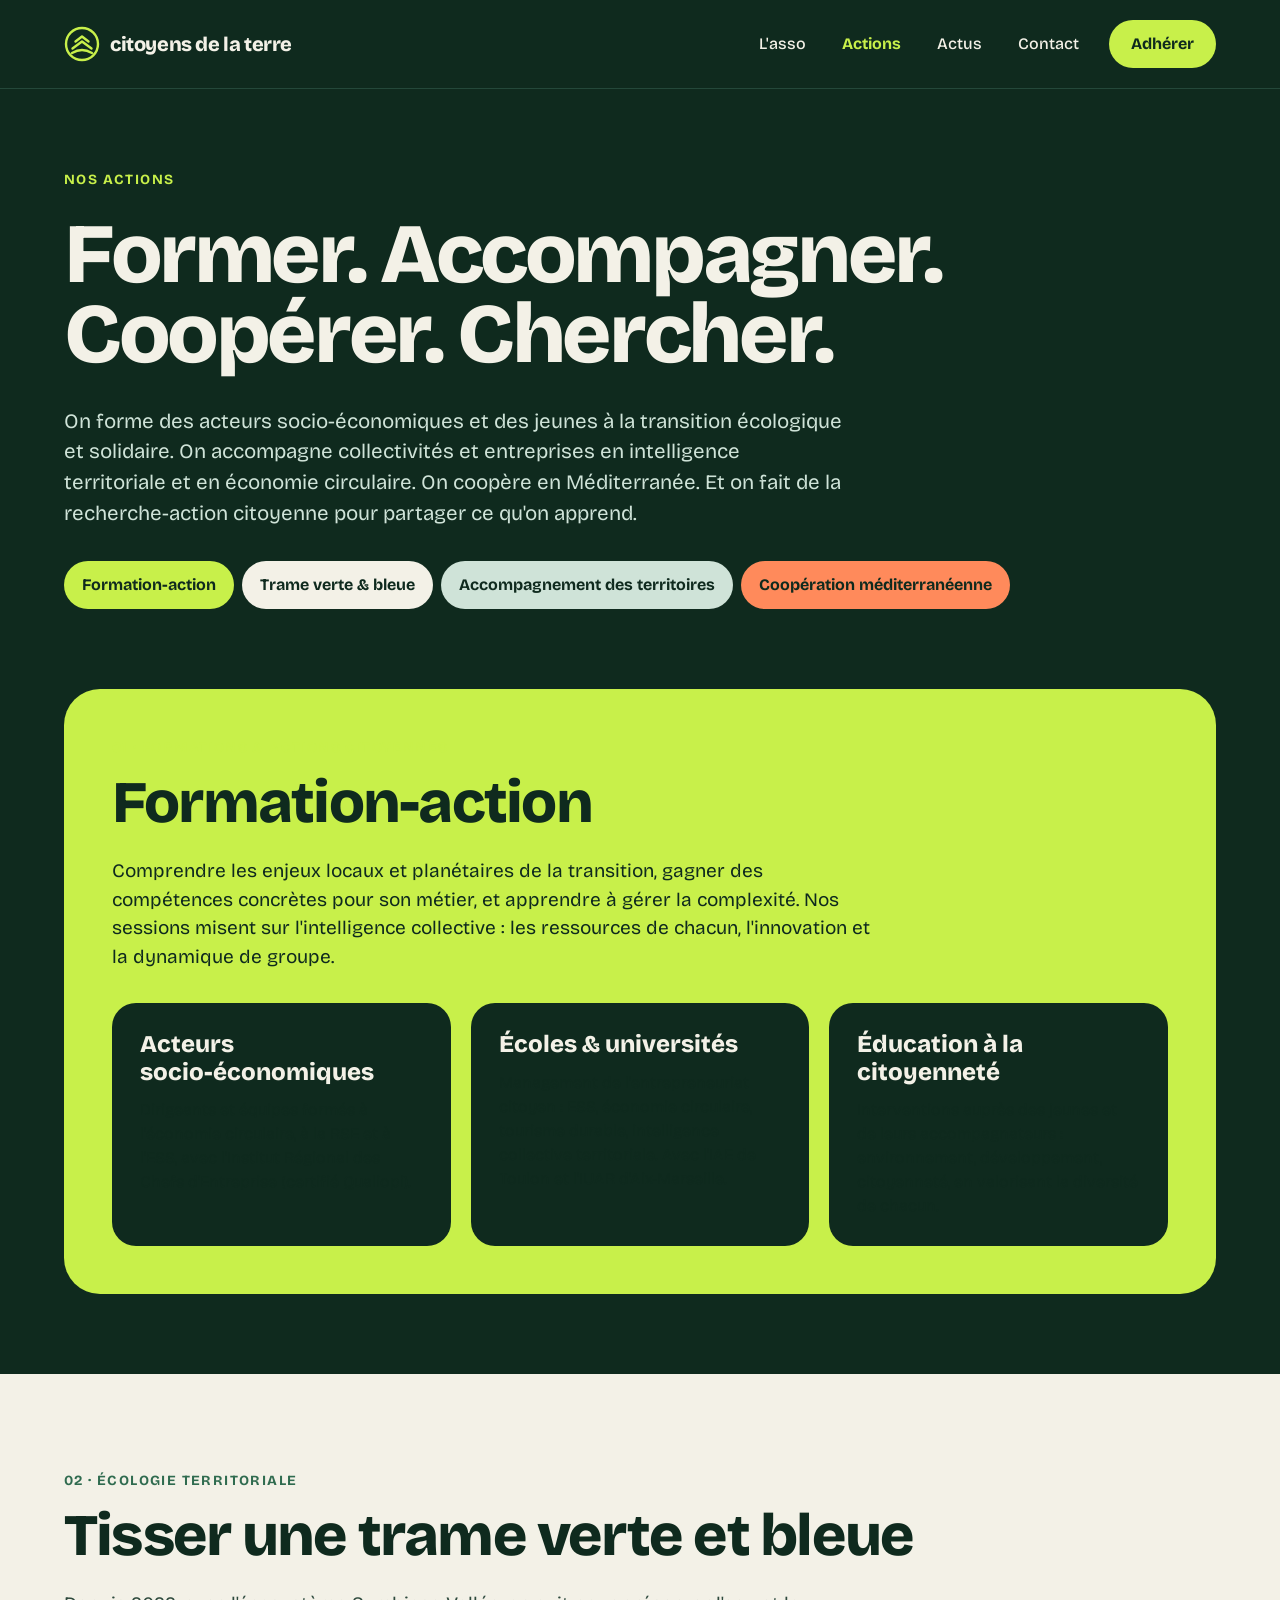
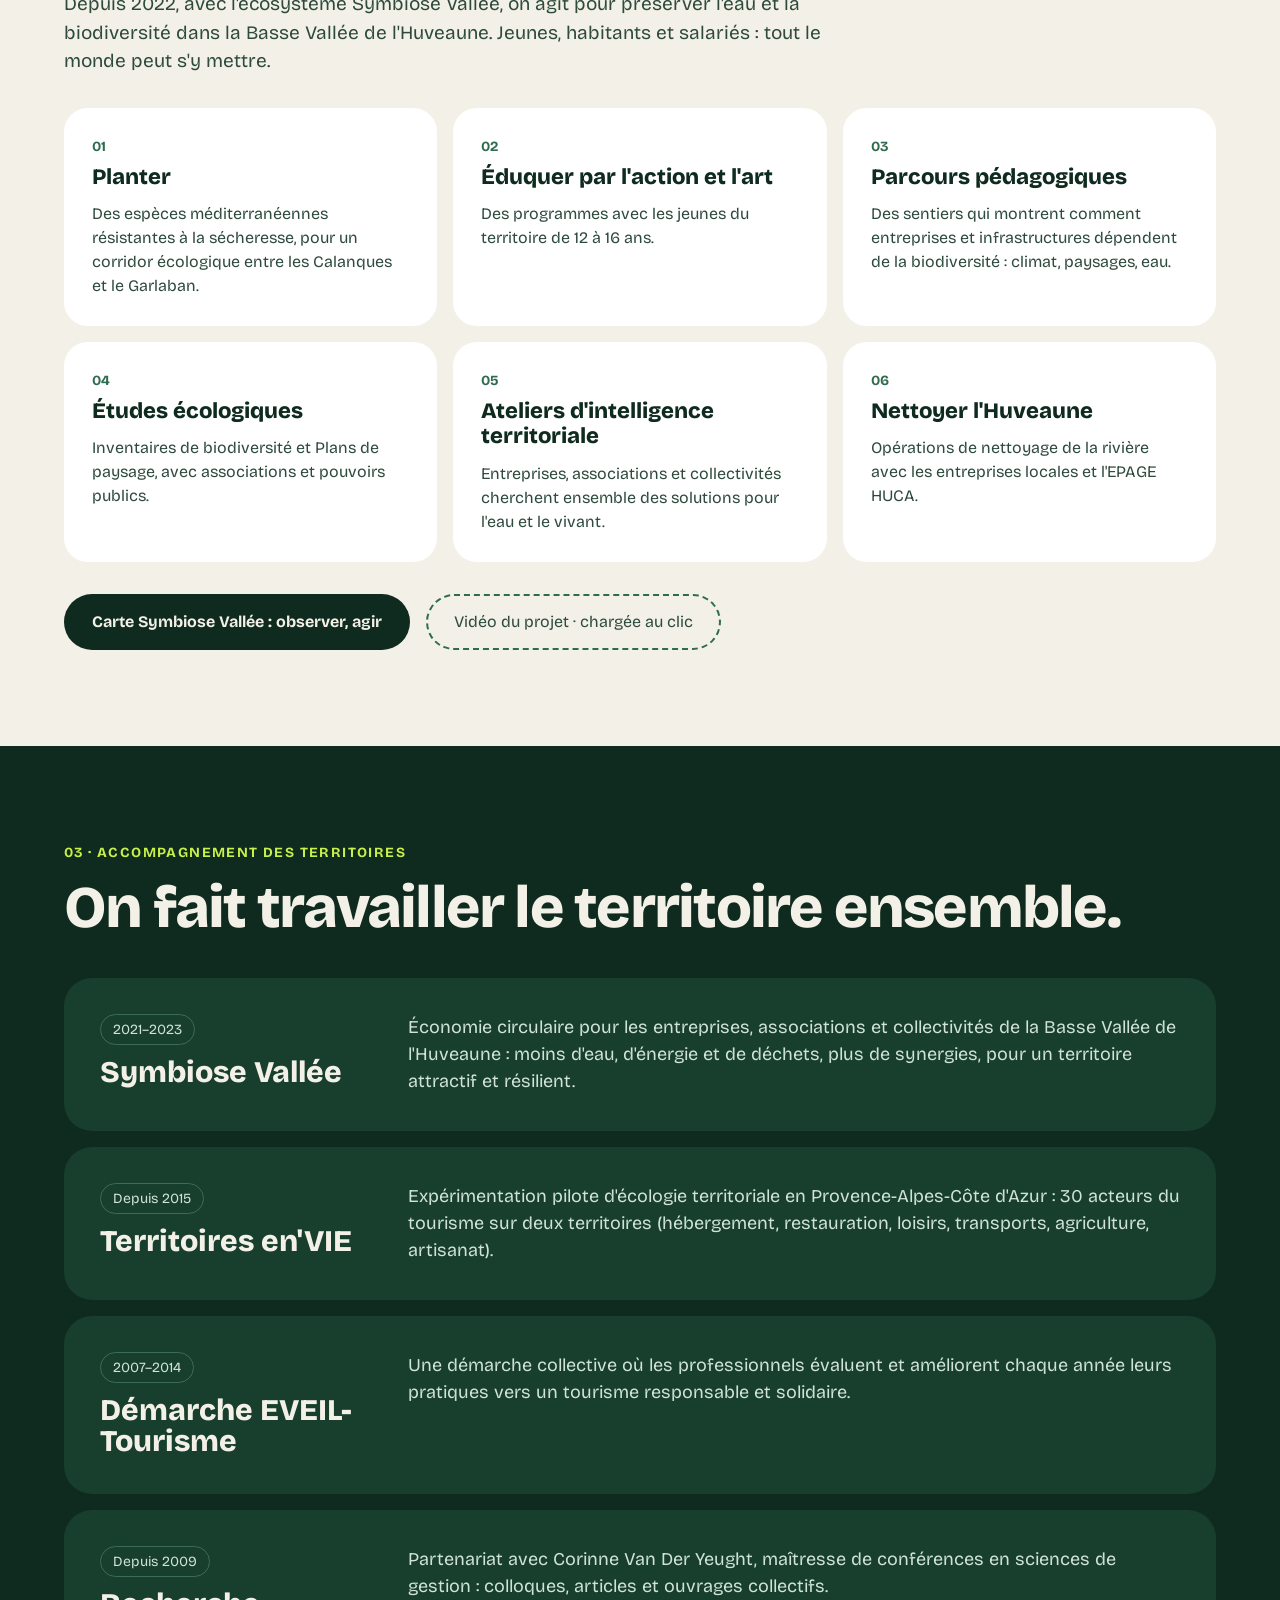
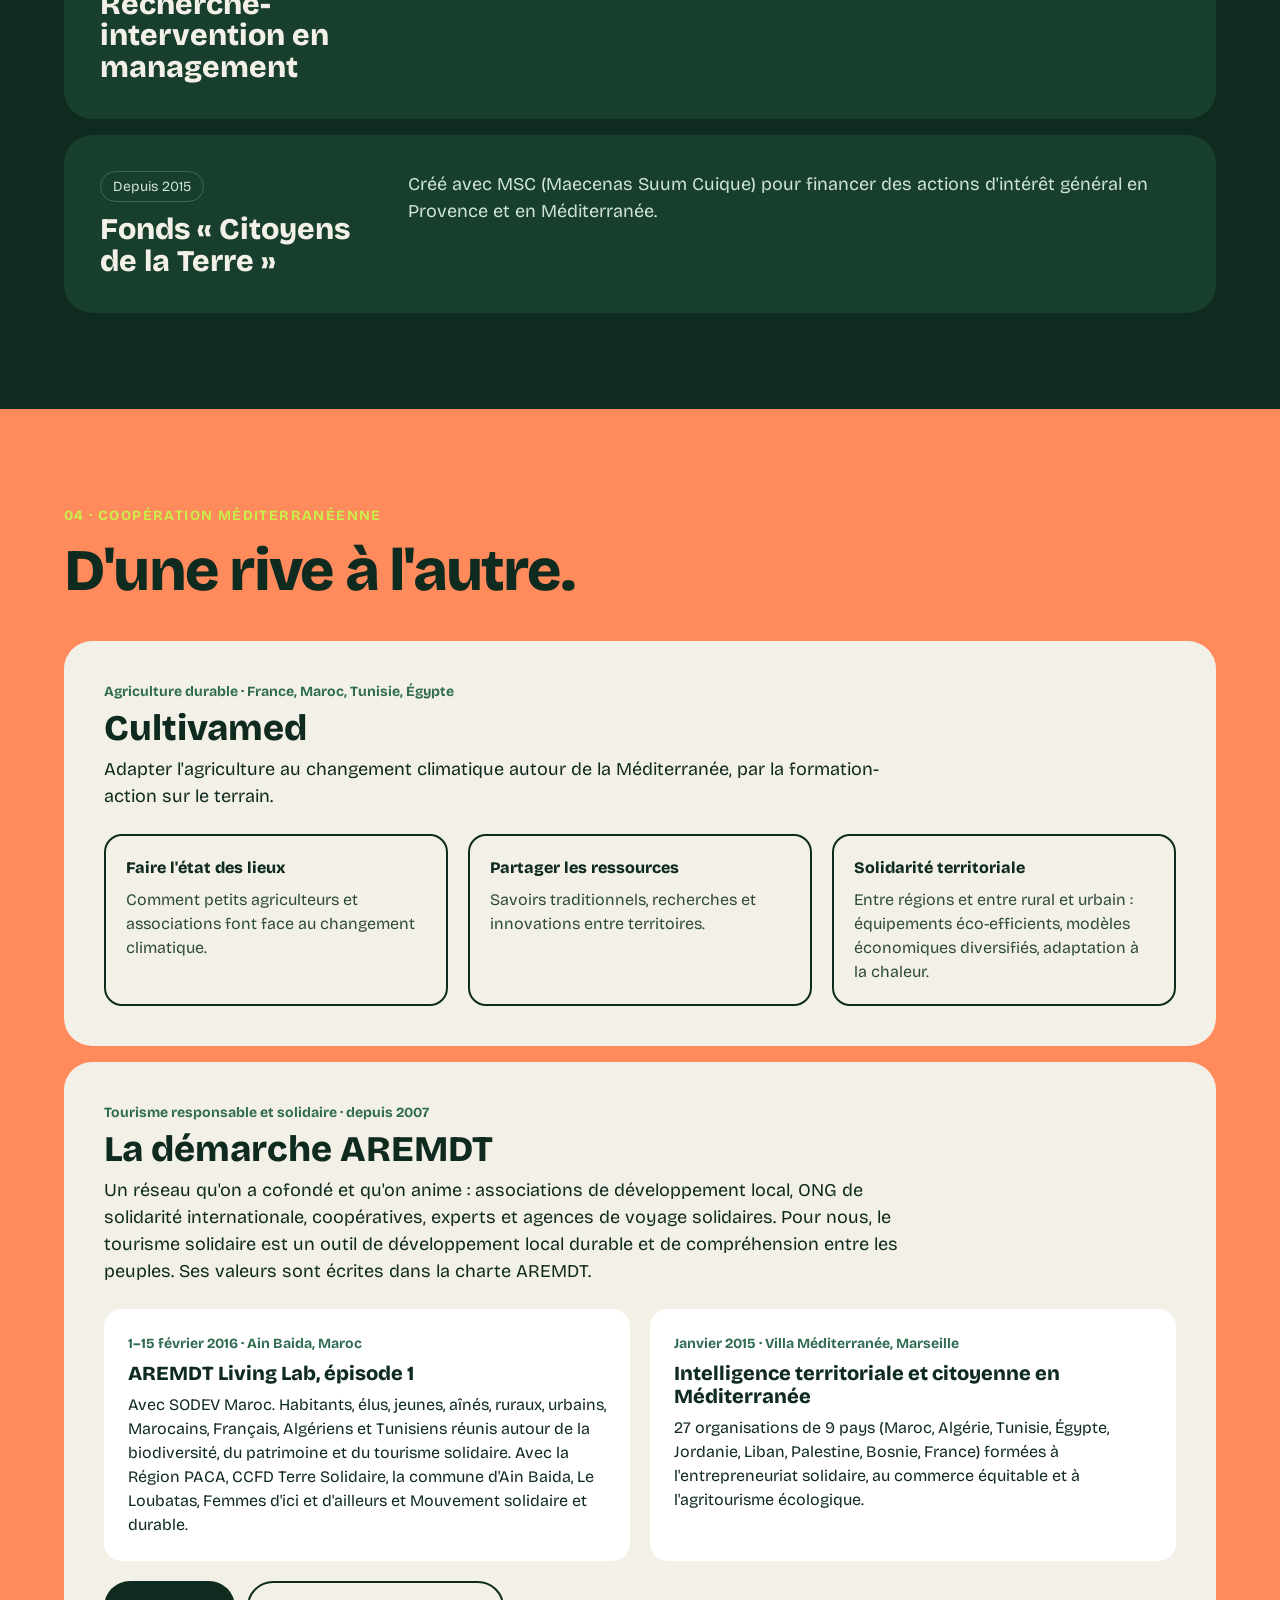
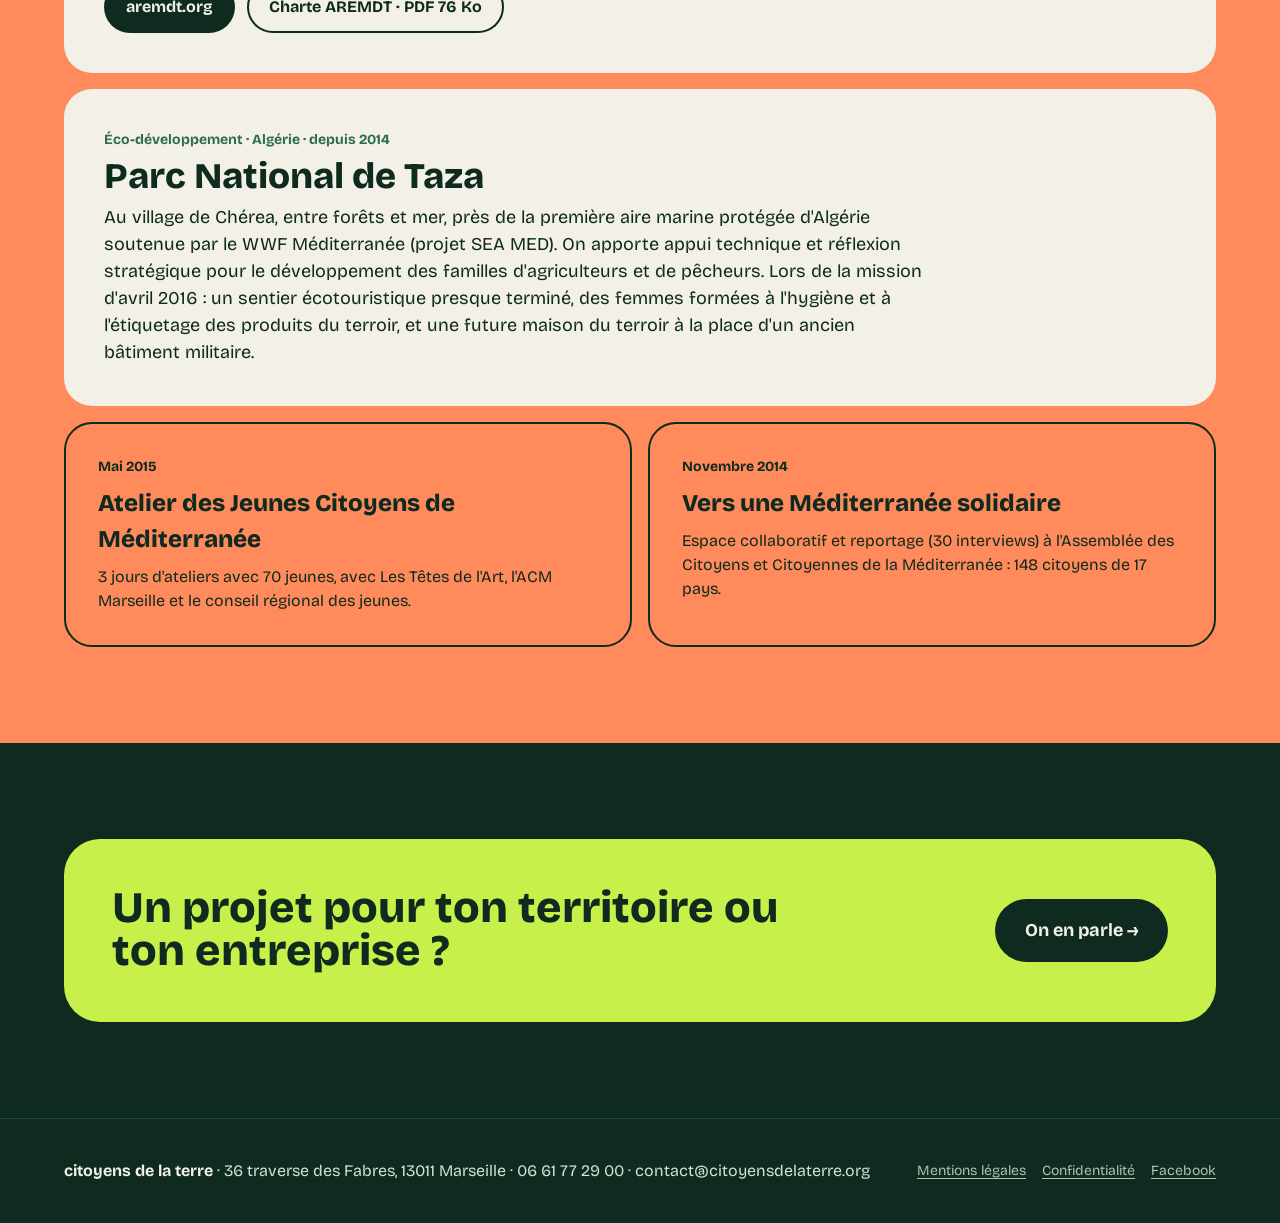
==== actions.html @ 5d2db7f1 "." ====
<!doctype html>
<html lang="fr">
  <head>
    <meta charset="utf-8" />
    <meta name="viewport" content="width=device-width, initial-scale=1" />
    <title>Nos actions — Citoyens de la Terre</title>
    <meta
      name="description"
      content="Formation-action, trame verte et bleue, accompagnement des territoires et coopération méditerranéenne."
    />
    <link rel="icon" href="assets/img/logo.svg" type="image/svg+xml" />
    <link rel="preconnect" href="https://fonts.googleapis.com" />
    <link rel="preconnect" href="https://fonts.gstatic.com" crossorigin />
    <link
      rel="stylesheet"
      href="https://fonts.googleapis.com/css2?family=Bricolage+Grotesque:opsz,wght@12..96,400..800&amp;display=swap"
    />
    <link rel="stylesheet" href="assets/css/style.css" />
  </head>
  <body data-page="actions">
    <header class="hdr">
      <div class="wrap">
        <a aria-label="Accueil" class="brand" href="index.html">
          <img alt="" height="36" src="assets/img/logo.svg" width="36" />
          citoyens de la terre
        </a>
        <button
          aria-controls="nav"
          aria-expanded="false"
          aria-label="Menu"
          class="burger"
          id="burger"
          type="button"
        >
          <img alt="" height="22" src="assets/icons/menu.svg" width="22" />
        </button>
        <nav class="nav" id="nav">
          <a class="lnk" href="asso.html">L'asso</a>
          <a aria-current="page" class="lnk active" href="actions.html">Actions</a>
          <a class="lnk" href="actus.html">Actus</a>
          <a class="lnk" href="contact.html">Contact</a>
          <a class="btn btn-lime" href="adherer.html">Adhérer</a>
        </nav>
      </div>
    </header>

    <main>
      <div class="wrap sec-sm">
        <div class="eyebrow">Nos actions</div>
        <h1 class="h-page mt24 mw-900">Former. Accompagner. Coopérer. Chercher.</h1>
        <p class="lead mt32 mw-780">
          On forme des acteurs socio-économiques et des jeunes à la transition écologique et solidaire. On
          accompagne collectivités et entreprises en intelligence territoriale et en économie circulaire. On
          coopère en Méditerranée. Et on fait de la recherche-action citoyenne pour partager ce qu'on apprend.
        </p>
        <div class="chips mt32">
          <a class="chip solid bg-lime" href="#formation">Formation-action</a>
          <a class="chip solid bg-cream" href="#trame">Trame verte &amp; bleue</a>
          <a class="chip solid bg-mint" href="#accompagnement">Accompagnement des territoires</a>
          <a class="chip solid bg-orange" href="#mediterranee">Coopération méditerranéenne</a>
        </div>
      </div>
      <div class="wrap pb-80" id="formation">
        <div class="block c-lime">
          <div class="eyebrow ink">01 · Formations &amp; actions citoyennes</div>
          <h2 class="h2 mt16">Formation-action</h2>
          <p class="mt24 fs-19 mw-760">
            Comprendre les enjeux locaux et planétaires de la transition, gagner des compétences concrètes
            pour son métier, et apprendre à gérer la complexité. Nos sessions misent sur l'intelligence
            collective : les ressources de chacun, l'innovation et la dynamique de groupe.
          </p>
          <div class="g3 mt32">
            <div class="card c-ink">
              <h3 class="fs-24">Acteurs socio-économiques</h3>
              <p class="txt mt12">
                Dirigeants et équipes formés à l'économie circulaire, à la RSE et à l'ESS, avec l'Institut
                Régional des Chefs d'Entreprise (certifié Qualiopi).
              </p>
            </div>
            <div class="card c-ink">
              <h3 class="fs-24">Écoles &amp; universités</h3>
              <p class="txt mt12">
                Management de l'entrepreneuriat citoyen : ESS, économie circulaire, tourisme durable,
                intelligence collective territoriale. Avec l'IAE de Toulon et l'IUAR d'Aix-Marseille.
              </p>
            </div>
            <div class="card c-ink">
              <h3 class="fs-24">Éducation à la citoyenneté</h3>
              <p class="txt mt12">
                Interventions auprès des jeunes et de leurs accompagnateurs : environnement, développement,
                citoyenneté, en valorisant la diversité de chacun.
              </p>
            </div>
          </div>
        </div>
      </div>
      <div class="on-cream sec" id="trame">
        <div class="wrap">
          <div class="eyebrow">02 · Écologie territoriale</div>
          <h2 class="h2 mt16">Tisser une trame verte et bleue</h2>
          <p class="txt mt24 fs-19 mw-760">
            Depuis 2022, avec l'écosystème Symbiose Vallée, on agit pour préserver l'eau et la biodiversité
            dans la Basse Vallée de l'Huveaune. Jeunes, habitants et salariés : tout le monde peut s'y mettre.
          </p>
          <div class="g3 mt32 gap-16">
            <div class="card c-white">
              <div class="date">01</div>
              <h3 class="mt8">Planter</h3>
              <p class="txt mt12">
                Des espèces méditerranéennes résistantes à la sécheresse, pour un corridor écologique entre
                les Calanques et le Garlaban.
              </p>
            </div>
            <div class="card c-white">
              <div class="date">02</div>
              <h3 class="mt8">Éduquer par l'action et l'art</h3>
              <p class="txt mt12">Des programmes avec les jeunes du territoire de 12 à 16 ans.</p>
            </div>
            <div class="card c-white">
              <div class="date">03</div>
              <h3 class="mt8">Parcours pédagogiques</h3>
              <p class="txt mt12">
                Des sentiers qui montrent comment entreprises et infrastructures dépendent de la biodiversité
                : climat, paysages, eau.
              </p>
            </div>
            <div class="card c-white">
              <div class="date">04</div>
              <h3 class="mt8">Études écologiques</h3>
              <p class="txt mt12">
                Inventaires de biodiversité et Plans de paysage, avec associations et pouvoirs publics.
              </p>
            </div>
            <div class="card c-white">
              <div class="date">05</div>
              <h3 class="mt8">Ateliers d'intelligence territoriale</h3>
              <p class="txt mt12">
                Entreprises, associations et collectivités cherchent ensemble des solutions pour l'eau et le
                vivant.
              </p>
            </div>
            <div class="card c-white">
              <div class="date">06</div>
              <h3 class="mt8">Nettoyer l'Huveaune</h3>
              <p class="txt mt12">
                Opérations de nettoyage de la rivière avec les entreprises locales et l'EPAGE HUCA.
              </p>
            </div>
          </div>
          <div class="row mt32">
            <a class="btn btn-md btn-dark" href="actus.html#carte">Carte Symbiose Vallée : observer, agir</a>
            <a
              class="btn btn-md btn-dash"
              data-toast="La vidéo du projet se chargera ici, uniquement au clic."
              href="#"
              >Vidéo du projet · chargée au clic</a
            >
          </div>
        </div>
      </div>
      <div class="wrap sec" id="accompagnement">
        <div class="eyebrow">03 · Accompagnement des territoires</div>
        <h2 class="h2 mt16">On fait travailler le territoire ensemble.</h2>
        <div class="mt40 flex col gap-16">
          <div class="acc">
            <div>
              <span class="period">2021–2023</span>
              <h3>Symbiose Vallée</h3>
            </div>
            <p>
              Économie circulaire pour les entreprises, associations et collectivités de la Basse Vallée de
              l'Huveaune : moins d'eau, d'énergie et de déchets, plus de synergies, pour un territoire
              attractif et résilient.
            </p>
          </div>
          <div class="acc">
            <div>
              <span class="period">Depuis 2015</span>
              <h3>Territoires en'VIE</h3>
            </div>
            <p>
              Expérimentation pilote d'écologie territoriale en Provence-Alpes-Côte d'Azur : 30 acteurs du
              tourisme sur deux territoires (hébergement, restauration, loisirs, transports, agriculture,
              artisanat).
            </p>
          </div>
          <div class="acc">
            <div>
              <span class="period">2007–2014</span>
              <h3>Démarche EVEIL-Tourisme</h3>
            </div>
            <p>
              Une démarche collective où les professionnels évaluent et améliorent chaque année leurs
              pratiques vers un tourisme responsable et solidaire.
            </p>
          </div>
          <div class="acc">
            <div>
              <span class="period">Depuis 2009</span>
              <h3>Recherche-intervention en management</h3>
            </div>
            <p>
              Partenariat avec Corinne Van Der Yeught, maîtresse de conférences en sciences de gestion :
              colloques, articles et ouvrages collectifs.
            </p>
          </div>
          <div class="acc">
            <div>
              <span class="period">Depuis 2015</span>
              <h3>Fonds « Citoyens de la Terre »</h3>
            </div>
            <p>
              Créé avec MSC (Maecenas Suum Cuique) pour financer des actions d'intérêt général en Provence et
              en Méditerranée.
            </p>
          </div>
        </div>
      </div>
      <div class="c-orange sec" id="mediterranee">
        <div class="wrap">
          <div class="eyebrow ink">04 · Coopération méditerranéenne</div>
          <h2 class="h2 mt16">D'une rive à l'autre.</h2>
          <div class="card c-cream mt40 r-28 p-40">
            <div class="date">Agriculture durable · France, Maroc, Tunisie, Égypte</div>
            <h3 class="fs-36 lh-15">Cultivamed</h3>
            <p class="txt fs-18 mw-820">
              Adapter l'agriculture au changement climatique autour de la Méditerranée, par la
              formation-action sur le terrain.
            </p>
            <div class="g3 mt24">
              <div class="sub-ol">
                <h4>Faire l'état des lieux</h4>
                <p>Comment petits agriculteurs et associations font face au changement climatique.</p>
              </div>
              <div class="sub-ol">
                <h4>Partager les ressources</h4>
                <p>Savoirs traditionnels, recherches et innovations entre territoires.</p>
              </div>
              <div class="sub-ol">
                <h4>Solidarité territoriale</h4>
                <p>
                  Entre régions et entre rural et urbain : équipements éco-efficients, modèles économiques
                  diversifiés, adaptation à la chaleur.
                </p>
              </div>
            </div>
          </div>
          <div class="card c-cream mt16 r-28 p-40">
            <div class="date">Tourisme responsable et solidaire · depuis 2007</div>
            <h3 class="fs-36 lh-15">La démarche AREMDT</h3>
            <p class="txt fs-18 mw-820">
              Un réseau qu'on a cofondé et qu'on anime : associations de développement local, ONG de
              solidarité internationale, coopératives, experts et agences de voyage solidaires. Pour nous, le
              tourisme solidaire est un outil de développement local durable et de compréhension entre les
              peuples. Ses valeurs sont écrites dans la charte AREMDT.
            </p>
            <div class="g2 mt24">
              <div class="card c-white r-18 p-24">
                <div class="date">1–15 février 2016 · Ain Baida, Maroc</div>
                <h3 class="mt8 fs-20">AREMDT Living Lab, épisode 1</h3>
                <p class="txt mt8">
                  Avec SODEV Maroc. Habitants, élus, jeunes, aînés, ruraux, urbains, Marocains, Français,
                  Algériens et Tunisiens réunis autour de la biodiversité, du patrimoine et du tourisme
                  solidaire. Avec la Région PACA, CCFD Terre Solidaire, la commune d'Ain Baida, Le Loubatas,
                  Femmes d'ici et d'ailleurs et Mouvement solidaire et durable.
                </p>
              </div>
              <div class="card c-white r-18 p-24">
                <div class="date">Janvier 2015 · Villa Méditerranée, Marseille</div>
                <h3 class="mt8 fs-20">Intelligence territoriale et citoyenne en Méditerranée</h3>
                <p class="txt mt8">
                  27 organisations de 9 pays (Maroc, Algérie, Tunisie, Égypte, Jordanie, Liban, Palestine,
                  Bosnie, France) formées à l'entrepreneuriat solidaire, au commerce équitable et à
                  l'agritourisme écologique.
                </p>
              </div>
            </div>
            <div class="row mt20 gap-12">
              <a
                class="btn btn-dark h-52"
                data-toast="Lien externe vers aremdt.org (désactivé dans la démo)."
                href="#"
                >aremdt.org</a
              >
              <a
                class="btn btn-ol-dark h-52"
                data-toast="Le PDF de la charte sera téléchargeable ici."
                href="#"
                >Charte AREMDT · PDF 76 Ko</a
              >
            </div>
          </div>
          <div class="card c-cream mt16 r-28 p-40">
            <div class="date">Éco-développement · Algérie · depuis 2014</div>
            <h3 class="fs-36 lh-15">Parc National de Taza</h3>
            <p class="txt fs-18 mw-820">
              Au village de Chérea, entre forêts et mer, près de la première aire marine protégée d'Algérie
              soutenue par le WWF Méditerranée (projet SEA MED). On apporte appui technique et réflexion
              stratégique pour le développement des familles d'agriculteurs et de pêcheurs. Lors de la mission
              d'avril 2016 : un sentier écotouristique presque terminé, des femmes formées à l'hygiène et à
              l'étiquetage des produits du terroir, et une future maison du terroir à la place d'un ancien
              bâtiment militaire.
            </p>
          </div>
          <div class="g2 mt16 gap-16">
            <div class="big-ol">
              <div class="fw-700 fs-14">Mai 2015</div>
              <h3>Atelier des Jeunes Citoyens de Méditerranée</h3>
              <p class="mt8">
                3 jours d'ateliers avec 70 jeunes, avec Les Têtes de l'Art, l'ACM Marseille et le conseil
                régional des jeunes.
              </p>
            </div>
            <div class="big-ol">
              <div class="fw-700 fs-14">Novembre 2014</div>
              <h3>Vers une Méditerranée solidaire</h3>
              <p class="mt8">
                Espace collaboratif et reportage (30 interviews) à l'Assemblée des Citoyens et Citoyennes de
                la Méditerranée : 148 citoyens de 17 pays.
              </p>
            </div>
          </div>
        </div>
      </div>
      <div class="wrap py-96 px-24">
        <div class="block c-lime flex justify-between items-center gap-32 wrap-items">
          <h2 class="fs-32-48 lh-1 mw-700">Un projet pour ton territoire ou ton entreprise ?</h2>
          <a class="btn btn-lg btn-dark" href="contact.html">On en parle →</a>
        </div>
      </div>
    </main>

    <footer class="ftr-s">
      <div class="wrap">
        <p class="fw-700">
          citoyens de la terre<span class="txt fw-400">
            · 36 traverse des Fabres, 13011 Marseille · 06 61 77 29 00 · contact@citoyensdelaterre.org</span
          >
        </p>
        <div class="legal">
          <a data-toast="Page à rédiger." href="#">Mentions légales</a
          ><a data-toast="Page à rédiger." href="#">Confidentialité</a
          ><a data-toast="Lien Facebook à ajouter." href="#">Facebook</a>
        </div>
      </div>
    </footer>

    <div class="toast" id="toast" role="status" aria-live="polite"></div>
    <script src="assets/js/main.js" defer></script>
  </body>
</html>
---- assets/css/style.css ----
/* =========================================================
   Citoyens de la Terre — feuille de style unique
   Couleurs et typo issues de la maquette Figma « RSE »
   ========================================================= */
:root {
  --bg: #0f2a1e;
  --line: #24483a;
  --border: #3c6b57;
  --card: #183e2e;
  --cream: #f3f1e7;
  --mint: #cfe3d8;
  --lime: #c8f04a;
  --orange: #ff8a5b;
  --green: #2f6b4f;
  --body: #2e4a3d;
  --muted: #a9c4b6;
  --photo: #dce8df;
  --white: #fff;
}
* {
  box-sizing: border-box;
}
html {
  scroll-behavior: smooth;
  scroll-padding-top: 100px;
}
body {
  margin: 0;
  background: var(--bg);
  color: var(--cream);
  font-family: "Bricolage Grotesque", system-ui, sans-serif;
  font-variation-settings: "opsz" 14;
  font-optical-sizing: none;
  -webkit-font-smoothing: antialiased;
  line-height: 1.5;
}
a {
  color: inherit;
  text-decoration: none;
  cursor: pointer;
}
p {
  margin: 0;
}
h1,
h2,
h3,
h4 {
  margin: 0;
  font-weight: 800;
}
button,
input,
select,
textarea {
  font: inherit;
  font-variation-settings: inherit;
}
img,
svg {
  display: block;
  max-width: 100%;
}
.wrap {
  max-width: 1200px;
  margin: 0 auto;
  padding: 0 24px;
}
.ink {
  color: var(--bg);
}
.u {
  text-decoration: underline;
  text-underline-offset: 3px;
  text-decoration-thickness: 1px;
}
.lime {
  color: var(--lime);
}
.hidden {
  display: none !important;
}
.burger img {
  width: 22px;
  height: 22px;
}

/* ---------- Header ---------- */
.hdr {
  position: sticky;
  top: 0;
  z-index: 50;
  background: var(--bg);
  border-bottom: 1px solid var(--line);
}
.hdr .wrap {
  display: flex;
  align-items: center;
  justify-content: space-between;
  height: 88px;
}
.brand {
  display: flex;
  align-items: center;
  gap: 10px;
  font-weight: 800;
  font-size: 20px;
  letter-spacing: -0.02em;
}
.nav {
  display: flex;
  align-items: center;
  gap: 8px;
}
.nav a.lnk {
  padding: 12px 14px;
  font-weight: 500;
  font-size: 16px;
  border-radius: 999px;
  transition: color 0.15s;
}
.nav a.lnk:hover {
  color: var(--lime);
}
.nav a.lnk.active {
  color: var(--lime);
  font-weight: 700;
}
.nav .btn {
  margin-left: 8px;
}
.burger {
  display: none;
  background: none;
  border: 1px solid var(--border);
  color: var(--cream);
  border-radius: 999px;
  width: 48px;
  height: 48px;
  align-items: center;
  justify-content: center;
  cursor: pointer;
}

/* ---------- Buttons / chips ---------- */
.btn {
  display: inline-flex;
  align-items: center;
  justify-content: center;
  gap: 10px;
  height: 48px;
  padding: 0 20px;
  border-radius: 999px;
  border: 2px solid transparent;
  font-weight: 700;
  font-size: 16px;
  cursor: pointer;
  white-space: nowrap;
  transition:
    transform 0.15s,
    filter 0.15s;
}
.btn:hover {
  transform: translateY(-1px);
  filter: brightness(1.05);
}
.btn-md {
  height: 56px;
  padding: 0 26px;
}
.btn-lg {
  height: 63px;
  padding: 0 28px;
  font-size: 18px;
}
.btn-xl {
  height: 70px;
  padding: 0 32px;
  font-size: 20px;
}
.btn-lime {
  background: var(--lime);
  color: var(--bg);
}
.btn-cream {
  background: var(--cream);
  color: var(--bg);
}
.btn-dark {
  background: var(--bg);
  color: var(--cream);
}
.btn-ol-light {
  border-color: var(--cream);
  color: var(--cream);
}
.btn-ol-dark {
  border-color: var(--bg);
  color: var(--bg);
  background: transparent;
}
.btn-dash {
  border: 2px dashed var(--green);
  color: var(--body);
  font-weight: 400;
  background: transparent;
}
.chips {
  display: flex;
  flex-wrap: wrap;
  gap: 8px;
}
.chip {
  display: inline-flex;
  align-items: center;
  height: 46px;
  padding: 0 16px;
  border-radius: 999px;
  border: 1px solid var(--border);
  color: var(--mint);
  font-size: 16px;
  cursor: pointer;
  transition:
    background 0.15s,
    color 0.15s;
  background: transparent;
}
.chip:hover {
  border-color: var(--lime);
  color: var(--cream);
}
.chip.solid {
  border: none;
  font-weight: 700;
  color: var(--bg);
  height: 48px;
  padding: 0 18px;
}
.chip.on {
  background: var(--lime);
  color: var(--bg);
  border-color: var(--lime);
  font-weight: 700;
}
.tag {
  display: inline-flex;
  align-items: center;
  height: 33px;
  padding: 0 12px;
  border-radius: 999px;
  border: 2px solid var(--border);
  color: var(--mint);
  font-weight: 700;
  font-size: 14px;
}
.tag.dark {
  border-color: var(--bg);
  color: var(--bg);
}
.pill {
  display: inline-flex;
  align-items: center;
  height: 44px;
  padding: 0 18px;
  border-radius: 999px;
  background: var(--card);
  font-weight: 600;
  font-size: 16px;
}

/* ---------- Type ---------- */
.eyebrow {
  font-weight: 700;
  font-size: 14px;
  letter-spacing: 0.1em;
  text-transform: uppercase;
  color: var(--lime);
}
.on-cream .eyebrow {
  color: var(--green);
}
.on-color .eyebrow {
  color: var(--bg);
}
.h-hero {
  font-size: clamp(52px, 7.4vw, 104px);
  line-height: 0.95;
  letter-spacing: -0.04em;
}
.h-page {
  font-size: clamp(48px, 6.6vw, 92px);
  line-height: 0.95;
  letter-spacing: -0.04em;
}
.h2 {
  font-size: clamp(38px, 4.6vw, 64px);
  line-height: 1;
  letter-spacing: -0.03em;
}
.h2s {
  font-size: clamp(34px, 4vw, 56px);
  line-height: 1;
  letter-spacing: -0.03em;
}
.lead {
  font-size: clamp(18px, 1.6vw, 21px);
  line-height: 1.5;
  color: var(--mint);
}
.on-cream {
  background: var(--cream);
  color: var(--bg);
}
.on-cream .txt {
  color: var(--body);
}
.txt {
  color: var(--mint);
}
.sec {
  padding-top: 96px;
  padding-bottom: 96px;
}
.sec-sm {
  padding-top: 80px;
  padding-bottom: 80px;
}
main {
  overflow-x: clip;
}
.mt8 {
  margin-top: 8px;
}
.mt12 {
  margin-top: 12px;
}
.mt16 {
  margin-top: 16px;
}
.mt20 {
  margin-top: 20px;
}
.mt24 {
  margin-top: 24px;
}
.mt32 {
  margin-top: 32px;
}
.mt40 {
  margin-top: 40px;
}
.mt48 {
  margin-top: 48px;
}
.row {
  display: flex;
  gap: 16px;
  flex-wrap: wrap;
  align-items: center;
}
.between {
  display: flex;
  justify-content: space-between;
  align-items: flex-end;
  gap: 24px;
  flex-wrap: wrap;
}

/* ---------- Grids & cards ---------- */
.g2 {
  display: grid;
  grid-template-columns: repeat(2, 1fr);
  gap: 20px;
}
.g3 {
  display: grid;
  grid-template-columns: repeat(3, 1fr);
  gap: 20px;
}
.g4 {
  display: grid;
  grid-template-columns: repeat(4, 1fr);
  gap: 20px;
}
.card {
  border-radius: 24px;
  padding: 28px;
}
.c-white {
  background: var(--white);
  color: var(--bg);
}
.c-white .txt,
.c-cream .txt {
  color: var(--body);
}
.c-cream {
  background: var(--cream);
  color: var(--bg);
}
.c-dark {
  background: var(--card);
  color: var(--cream);
}
.c-ink {
  background: var(--bg);
  color: var(--cream);
}
.c-lime {
  background: var(--lime);
  color: var(--bg);
}
.c-orange {
  background: var(--orange);
  color: var(--bg);
}
.c-lime .txt,
.c-orange .txt {
  color: var(--bg);
}
.card h3 {
  font-size: 22px;
  line-height: 1.15;
}
.card .date {
  font-weight: 700;
  font-size: 14px;
  color: var(--lime);
}
.c-cream .date,
.c-white .date {
  color: var(--green);
}
.clickable {
  cursor: pointer;
  transition: transform 0.2s;
}
.clickable:hover {
  transform: translateY(-3px);
}

/* ---------- Home ---------- */
.hero {
  display: grid;
  grid-template-columns: 1fr 330px;
  gap: 72px;
  align-items: center;
  padding-top: 100px;
  padding-bottom: 96px;
}
.hero-pill {
  display: inline-flex;
  height: 35px;
  align-items: center;
  padding: 0 14px;
  border: 1px solid var(--border);
  border-radius: 999px;
  color: var(--mint);
  font-size: 14px;
}
.combat {
  border-radius: 28px;
  padding: 28px;
  color: var(--bg);
}
.combat .k {
  font-weight: 700;
  font-size: 14px;
  letter-spacing: 0.08em;
  text-transform: uppercase;
}
.combat .v {
  font-weight: 800;
  font-size: 36px;
  line-height: 1;
  margin-top: 10px;
}
.combats {
  display: flex;
  flex-direction: column;
  gap: 12px;
}
.stats {
  border-top: 1px solid var(--line);
  border-bottom: 1px solid var(--line);
  padding: 32px 0;
}
.stats .g4 .v {
  font-weight: 800;
  font-size: clamp(30px, 3.2vw, 44px);
  line-height: 1.5;
  color: var(--lime);
}
.stats .g4 .l {
  color: var(--mint);
}
.ic {
  width: 40px;
  height: 40px;
  stroke: var(--bg);
  fill: none;
  stroke-width: 1.6;
  stroke-linecap: round;
  stroke-linejoin: round;
}
.bento {
  display: grid;
  grid-template-columns: 646fr 486fr;
  gap: 20px;
}
.bento.rev {
  grid-template-columns: 486fr 646fr;
}
.bcard {
  border-radius: 28px;
  padding: 40px;
  min-height: 300px;
  cursor: pointer;
  transition: transform 0.2s;
}
.bcard:hover {
  transform: translateY(-3px);
}
.bcard h3 {
  margin-top: 28px;
  letter-spacing: -0.02em;
}
.bcard .big {
  font-size: clamp(32px, 3.2vw, 44px);
  line-height: 1;
}
.bcard .mid {
  font-size: clamp(28px, 2.6vw, 36px);
  line-height: 1;
}
.bcard p {
  margin-top: 20px;
  font-size: 18px;
  line-height: 1.5;
  max-width: 460px;
}
.cta-dash {
  border: 2px dashed var(--border);
  border-radius: 32px;
  padding: 48px;
  display: flex;
  align-items: center;
  justify-content: space-between;
  gap: 32px;
  flex-wrap: wrap;
}
.cta-dash h3 {
  font-size: clamp(28px, 2.8vw, 40px);
  line-height: 1.05;
  max-width: 640px;
}
.agenda-row {
  display: grid;
  grid-template-columns: 184px 1fr auto;
  align-items: center;
  gap: 16px;
  border-top: 2px solid var(--bg);
  padding: 28px 0;
}
.agenda-row:last-child {
  border-bottom: 2px solid var(--bg);
}
.agenda-row .d {
  font-weight: 800;
  font-size: 32px;
  line-height: 1;
}
.agenda-row .y {
  font-weight: 500;
  font-size: 16px;
  margin-top: 6px;
}
.agenda-row .t {
  font-weight: 700;
  font-size: 24px;
  line-height: 1.5;
}
.agenda-row .m {
  color: var(--body);
}
.join {
  background: var(--lime);
  color: var(--bg);
  border-radius: 40px;
  padding: 48px;
  display: flex;
  justify-content: space-between;
  align-items: flex-end;
  gap: 32px;
  flex-wrap: wrap;
}
.join h2 {
  font-size: clamp(44px, 6.2vw, 88px);
  line-height: 0.95;
  letter-spacing: -0.04em;
}
.join p {
  font-size: 20px;
  margin-top: 20px;
  max-width: 620px;
}
.ftr {
  border-top: 1px solid var(--line);
  padding: 48px 0 40px;
}
.ftr-grid {
  display: grid;
  grid-template-columns: 424px 384px 1fr;
  gap: 0;
}
.ftr h4 {
  font-size: 16px;
  font-weight: 700;
}
.eco {
  border: 1px solid var(--border);
  border-radius: 20px;
  padding: 20px;
  display: flex;
  gap: 12px;
  align-items: center;
  margin-top: 48px;
  font-size: 14px;
}
.legal {
  display: flex;
  gap: 16px;
  flex-wrap: wrap;
  color: var(--muted);
  font-size: 14px;
}
.legal a {
  text-decoration: underline;
  text-underline-offset: 3px;
}
.ftr-s {
  border-top: 1px solid var(--line);
  padding: 40px 0;
}
.ftr-s .wrap {
  display: flex;
  justify-content: space-between;
  gap: 24px;
  flex-wrap: wrap;
  align-items: center;
}

/* ---------- L'asso ---------- */
.timeline-row {
  display: grid;
  grid-template-columns: 224px 1fr;
  gap: 16px;
  border-top: 1px solid var(--border);
  padding: 28px 0;
  align-items: baseline;
}
.timeline-row:last-of-type {
  border-bottom: 1px solid var(--border);
}
.timeline-row .y {
  font-weight: 800;
  font-size: 32px;
  line-height: 1.5;
  color: var(--lime);
}
.timeline-row p {
  font-size: 19px;
  color: var(--mint);
}
.video {
  display: flex;
  align-items: center;
  gap: 20px;
  background: var(--card);
  border-radius: 24px;
  padding: 24px;
  cursor: pointer;
  transition: transform 0.2s;
}
.video:hover {
  transform: translateY(-2px);
}
.play {
  width: 64px;
  height: 64px;
  border-radius: 999px;
  background: var(--lime);
  display: grid;
  place-items: center;
  flex: none;
}
.person {
  background: var(--white);
  border-radius: 24px;
  padding: 24px;
  color: var(--bg);
}
.ph {
  aspect-ratio: 1;
  background: var(--photo);
  border-radius: 18px;
  display: flex;
  flex-direction: column;
  align-items: center;
  justify-content: center;
  color: var(--green);
}
.ph b {
  font-weight: 800;
  font-size: 56px;
  line-height: 1.3;
}
.ph small {
  font-size: 12px;
  color: var(--body);
}
.person h3 {
  font-size: 22px;
  margin-top: 18px;
  line-height: 1.1;
}
.person .role {
  font-weight: 700;
  color: var(--green);
  margin-top: 4px;
}
.person .desc {
  font-size: 15px;
  color: var(--body);
  margin-top: 8px;
}
.logos {
  display: grid;
  grid-template-columns: repeat(6, 1fr);
  gap: 12px;
  margin-top: 16px;
}
.logo-box {
  height: 88px;
  border: 1px dashed var(--border);
  border-radius: 16px;
  display: grid;
  place-items: center;
  color: var(--muted);
  font-size: 13px;
}
.pgroup {
  font-size: 22px;
  font-weight: 700;
}
.pgroup span {
  font-weight: 500;
  color: var(--muted);
}

/* ---------- Forms ---------- */
.form {
  border-radius: 28px;
  padding: 32px;
  color: var(--bg);
}
.fgrid {
  display: grid;
  grid-template-columns: minmax(0, 1fr) minmax(0, 1fr);
  gap: 16px;
}
.field {
  display: flex;
  flex-direction: column;
  gap: 6px;
}
.field.full {
  grid-column: 1/-1;
}
.field label {
  font-weight: 600;
  font-size: 16px;
}
.field input,
.field select,
.field textarea {
  width: 100%;
  min-width: 0;
  height: 56px;
  border: 2px solid var(--bg);
  border-radius: 12px;
  background: #fff;
  padding: 0 16px;
  font-size: 16px;
  color: var(--bg);
  outline: none;
  transition: box-shadow 0.15s;
}
.field textarea {
  height: auto;
  min-height: 104px;
  padding: 14px 16px;
  resize: vertical;
}
.field input:focus,
.field select:focus,
.field textarea:focus {
  box-shadow: 0 0 0 4px rgba(200, 240, 74, 0.55);
}
.field .err {
  display: none;
  color: #b3261e;
  font-size: 14px;
}
.field.invalid input,
.field.invalid select,
.field.invalid textarea {
  border-color: #b3261e;
}
.field.invalid .err {
  display: block;
}
.note {
  font-size: 14px;
  color: var(--body);
  line-height: 1.5;
}
.success {
  display: flex;
  flex-direction: column;
  gap: 12px;
  align-items: flex-start;
}
.success .check {
  width: 64px;
  height: 64px;
  border-radius: 999px;
  background: var(--lime);
  display: grid;
  place-items: center;
}
.success h3 {
  font-size: 32px;
  line-height: 1.1;
}

/* ---------- Actions ---------- */
.block {
  border-radius: 36px;
  padding: 48px;
}
.acc {
  display: grid;
  grid-template-columns: 284px 1fr;
  gap: 24px;
  background: var(--card);
  border-radius: 28px;
  padding: 36px;
}
.acc h3 {
  font-size: 30px;
  line-height: 1.05;
  margin-top: 12px;
}
.acc p {
  font-size: 18px;
  color: var(--mint);
}
.period {
  display: inline-flex;
  height: 31px;
  align-items: center;
  padding: 0 12px;
  border: 1px solid var(--border);
  border-radius: 999px;
  font-size: 14px;
  color: var(--mint);
}
.sub-ol {
  border: 2px solid var(--bg);
  border-radius: 18px;
  padding: 20px;
}
.sub-ol h4 {
  font-size: 16px;
}
.sub-ol p {
  font-size: 16px;
  color: var(--body);
  margin-top: 8px;
}
.big-ol {
  border: 2px solid var(--bg);
  border-radius: 28px;
  padding: 32px;
  color: var(--bg);
}
.big-ol h3 {
  font-size: 24px;
  line-height: 1.5;
  margin-top: 8px;
}

/* ---------- Actus ---------- */
.ev {
  border-radius: 28px;
  padding: 32px;
  color: var(--bg);
}
.ev .d {
  font-weight: 800;
  font-size: 40px;
  line-height: 1;
}
.ev .s {
  font-weight: 700;
  margin-top: 18px;
}
.ev h3 {
  font-size: 24px;
  line-height: 1.15;
  margin-top: 24px;
}
.ev p {
  margin-top: 12px;
}
.news-row {
  display: grid;
  grid-template-columns: 200px 1fr;
  gap: 16px;
  border-top: 2px solid var(--bg);
  padding: 22px 0;
}
.news-row:last-child {
  border-bottom: 2px solid var(--bg);
}
.news-row .d {
  font-weight: 800;
  font-size: 18px;
}
.news-row h3 {
  font-size: 21px;
  font-weight: 700;
  line-height: 1.5;
}
.news-row p {
  color: var(--body);
  margin-top: 4px;
}
.mapbox {
  border: 2px dashed var(--border);
  border-radius: 28px;
  height: 420px;
  display: flex;
  flex-direction: column;
  align-items: center;
  justify-content: center;
  gap: 12px;
  text-align: center;
  cursor: pointer;
  padding: 24px;
  overflow: hidden;
  position: relative;
}
.mapbox:hover {
  border-color: var(--lime);
}
.mapbox .t {
  font-weight: 700;
  font-size: 20px;
}

/* ---------- Contact ---------- */
.contact-grid {
  display: grid;
  grid-template-columns: 450px minmax(0, 1fr);
  gap: 100px;
  align-items: start;
}
.info {
  display: flex;
  align-items: center;
  gap: 14px;
  background: var(--card);
  border-radius: 20px;
  padding: 0 20px;
  min-height: 66px;
  font-weight: 700;
  font-size: 20px;
}
.info svg {
  flex: none;
}
.info {
  overflow-wrap: anywhere;
}
@media (max-width: 640px) {
  .info {
    font-size: 17px;
  }
}
.link-card {
  border: 1px solid var(--border);
  border-radius: 24px;
  padding: 24px 28px;
  cursor: pointer;
  transition: border-color 0.2s;
}
.link-card:hover {
  border-color: var(--lime);
}
.link-card h3 {
  font-size: 22px;
  line-height: 1.5;
}
.lic {
  width: 24px;
  height: 24px;
  stroke: var(--lime);
  fill: none;
  stroke-width: 1.8;
  stroke-linecap: round;
  stroke-linejoin: round;
}

/* ---------- Adhérer ---------- */
.formule {
  border-radius: 28px;
  padding: 36px;
  color: var(--bg);
  cursor: pointer;
  transition:
    transform 0.2s,
    box-shadow 0.2s;
  min-height: 257px;
}
.formule:hover {
  transform: translateY(-3px);
}
.formule.sel {
  box-shadow: 0 0 0 4px var(--cream);
}
.formule .k {
  font-weight: 700;
  font-size: 14px;
  letter-spacing: 0.08em;
  text-transform: uppercase;
}
.formule .p {
  font-weight: 800;
  font-size: 72px;
  line-height: 1;
  margin-top: 16px;
}
.formule .p.sm {
  font-size: 48px;
  line-height: 1.1;
}
.formule p {
  margin-top: 16px;
}
.adh-grid {
  display: grid;
  grid-template-columns: 462px minmax(0, 1fr);
  gap: 48px;
  align-items: start;
}

/* ---------- Toast & modal ---------- */
.toast {
  position: fixed;
  left: 50%;
  bottom: 24px;
  transform: translateX(-50%) translateY(20px);
  background: var(--cream);
  color: var(--bg);
  padding: 14px 22px;
  border-radius: 999px;
  font-weight: 600;
  box-shadow: 0 10px 30px rgba(0, 0, 0, 0.35);
  opacity: 0;
  pointer-events: none;
  transition: all 0.25s;
  z-index: 100;
  max-width: calc(100% - 32px);
  text-align: center;
}
.toast.show {
  opacity: 1;
  transform: translateX(-50%) translateY(0);
}

/* ---------- Responsive ---------- */
@media (max-width: 1100px) {
  .hero {
    grid-template-columns: 1fr;
    gap: 48px;
  }
  .combats {
    flex-direction: row;
    flex-wrap: wrap;
  }
  .combats .combat {
    flex: 1 1 220px;
  }
  .ftr-grid {
    grid-template-columns: 1fr 1fr;
    row-gap: 32px;
  }
  .contact-grid,
  .adh-grid {
    grid-template-columns: minmax(0, 1fr);
    gap: 48px;
  }
  .logos {
    grid-template-columns: repeat(4, 1fr);
  }
}
@media (max-width: 900px) {
  .nav {
    display: none;
    position: absolute;
    top: 88px;
    left: 0;
    right: 0;
    background: var(--bg);
    flex-direction: column;
    align-items: stretch;
    padding: 16px 24px 24px;
    border-bottom: 1px solid var(--line);
    gap: 4px;
  }
  .nav.open {
    display: flex;
  }
  .nav .btn {
    margin: 8px 0 0;
  }
  .burger {
    display: inline-flex;
  }
  .g3,
  .g4,
  .bento,
  .bento.rev {
    grid-template-columns: 1fr 1fr;
  }
  .stats .g4 {
    grid-template-columns: 1fr 1fr;
    row-gap: 24px;
  }
  .acc {
    grid-template-columns: 1fr;
    gap: 12px;
  }
  .agenda-row {
    grid-template-columns: 120px 1fr;
  }
  .agenda-row > :last-child {
    grid-column: 2;
    justify-self: start;
  }
  .timeline-row {
    grid-template-columns: 1fr;
    gap: 4px;
  }
  .news-row {
    grid-template-columns: 1fr;
    gap: 4px;
  }
}
@media (max-width: 640px) {
  .g2,
  .g3,
  .g4,
  .bento,
  .bento.rev,
  .fgrid {
    grid-template-columns: 1fr;
  }
  .sec {
    padding-top: 64px;
    padding-bottom: 64px;
  }
  .sec-sm {
    padding-top: 56px;
    padding-bottom: 56px;
  }
  .block,
  .join,
  .cta-dash {
    padding: 28px;
    border-radius: 28px;
  }
  .bcard {
    padding: 28px;
    min-height: auto;
  }
  .logos {
    grid-template-columns: repeat(3, 1fr);
  }
  .ftr-grid {
    grid-template-columns: 1fr;
  }
  .agenda-row {
    grid-template-columns: 1fr;
  }
  .agenda-row > :last-child {
    grid-column: 1;
  }
  .hero {
    padding-top: 56px;
    padding-bottom: 64px;
  }
  .form {
    padding: 22px;
  }
}

/* ---------- Utilitaires (petits ajustements issus de la maquette) ---------- */
.bg-lime {
  background: var(--lime) !important;
}
.bg-cream {
  background: var(--cream) !important;
}
.bg-mint {
  background: var(--mint) !important;
}
.bg-orange {
  background: var(--orange) !important;
}
.col {
  flex-direction: column !important;
}
.cursor-default {
  cursor: default !important;
}
.d-block {
  display: block !important;
}
.flex {
  display: flex !important;
}
.fs-14 {
  font-size: 14px !important;
}
.fs-15 {
  font-size: 15px !important;
}
.fs-17 {
  font-size: 17px !important;
}
.fs-18 {
  font-size: 18px !important;
}
.fs-18-22 {
  font-size: clamp(18px, 1.7vw, 22px) !important;
}
.fs-19 {
  font-size: 19px !important;
}
.fs-20 {
  font-size: 20px !important;
}
.fs-21 {
  font-size: 21px !important;
}
.fs-22 {
  font-size: 22px !important;
}
.fs-24 {
  font-size: 24px !important;
}
.fs-28 {
  font-size: 28px !important;
}
.fs-32 {
  font-size: 32px !important;
}
.fs-32-48 {
  font-size: clamp(32px, 3.4vw, 48px) !important;
}
.fs-36 {
  font-size: 36px !important;
}
.fs-36-52 {
  font-size: clamp(36px, 3.8vw, 52px) !important;
}
.fs-52-84 {
  font-size: clamp(52px, 6vw, 84px) !important;
}
.fw-400 {
  font-weight: 400 !important;
}
.fw-700 {
  font-weight: 700 !important;
}
.fw-800 {
  font-weight: 800 !important;
}
.gap-8 {
  gap: 8px !important;
}
.gap-12 {
  gap: 12px !important;
}
.gap-16 {
  gap: 16px !important;
}
.gap-32 {
  gap: 32px !important;
}
.gap-48 {
  gap: 48px !important;
}
.grow {
  flex: 1 !important;
}
.h-52 {
  height: 52px !important;
}
.h-220 {
  height: 220px !important;
}
.ib {
  display: inline-block !important;
}
.items-start {
  align-items: start !important;
}
.items-stretch {
  align-items: stretch !important;
}
.items-center {
  align-items: center !important;
}
.justify-between {
  justify-content: space-between !important;
}
.lh-1 {
  line-height: 1 !important;
}
.lh-15 {
  line-height: 1.5 !important;
}
.lh-095 {
  line-height: 0.95 !important;
}
.ls-n3 {
  letter-spacing: -0.03em !important;
}
.ls-n4 {
  letter-spacing: -0.04em !important;
}
.mh-176 {
  min-height: 176px !important;
}
.mw-460 {
  max-width: 460px !important;
}
.mw-500 {
  max-width: 500px !important;
}
.mw-620 {
  max-width: 620px !important;
}
.mw-640 {
  max-width: 640px !important;
}
.mw-700 {
  max-width: 700px !important;
}
.mw-720 {
  max-width: 720px !important;
}
.mw-760 {
  max-width: 760px !important;
}
.mw-780 {
  max-width: 780px !important;
}
.mw-800 {
  max-width: 800px !important;
}
.mw-820 {
  max-width: 820px !important;
}
.mw-900 {
  max-width: 900px !important;
}
.p-24 {
  padding: 24px !important;
}
.p-32 {
  padding: 32px !important;
}
.p-40 {
  padding: 40px !important;
}
.pb-40 {
  padding-bottom: 40px !important;
}
.pb-80 {
  padding-bottom: 80px !important;
}
.pb-96 {
  padding-bottom: 96px !important;
}
.pt-88 {
  padding-top: 88px !important;
}
.pt-96 {
  padding-top: 96px !important;
}
.px-20 {
  padding-left: 20px !important;
  padding-right: 20px !important;
}
.px-24 {
  padding-left: 24px !important;
  padding-right: 24px !important;
}
.py-16 {
  padding-top: 16px !important;
  padding-bottom: 16px !important;
}
.py-88 {
  padding-top: 88px !important;
  padding-bottom: 88px !important;
}
.py-96 {
  padding-top: 96px !important;
  padding-bottom: 96px !important;
}
.r-18 {
  border-radius: 18px !important;
}
.r-20 {
  border-radius: 20px !important;
}
.r-24 {
  border-radius: 24px !important;
}
.r-28 {
  border-radius: 28px !important;
}
.rot-n1 {
  transform: rotate(-1deg) !important;
}
.rot-2 {
  transform: rotate(2deg) !important;
}
.rot-n3 {
  transform: rotate(-3deg) !important;
}
.self-start {
  align-self: flex-start !important;
}
.text-green {
  color: var(--green) !important;
}
.wrap-items {
  flex-wrap: wrap !important;
}
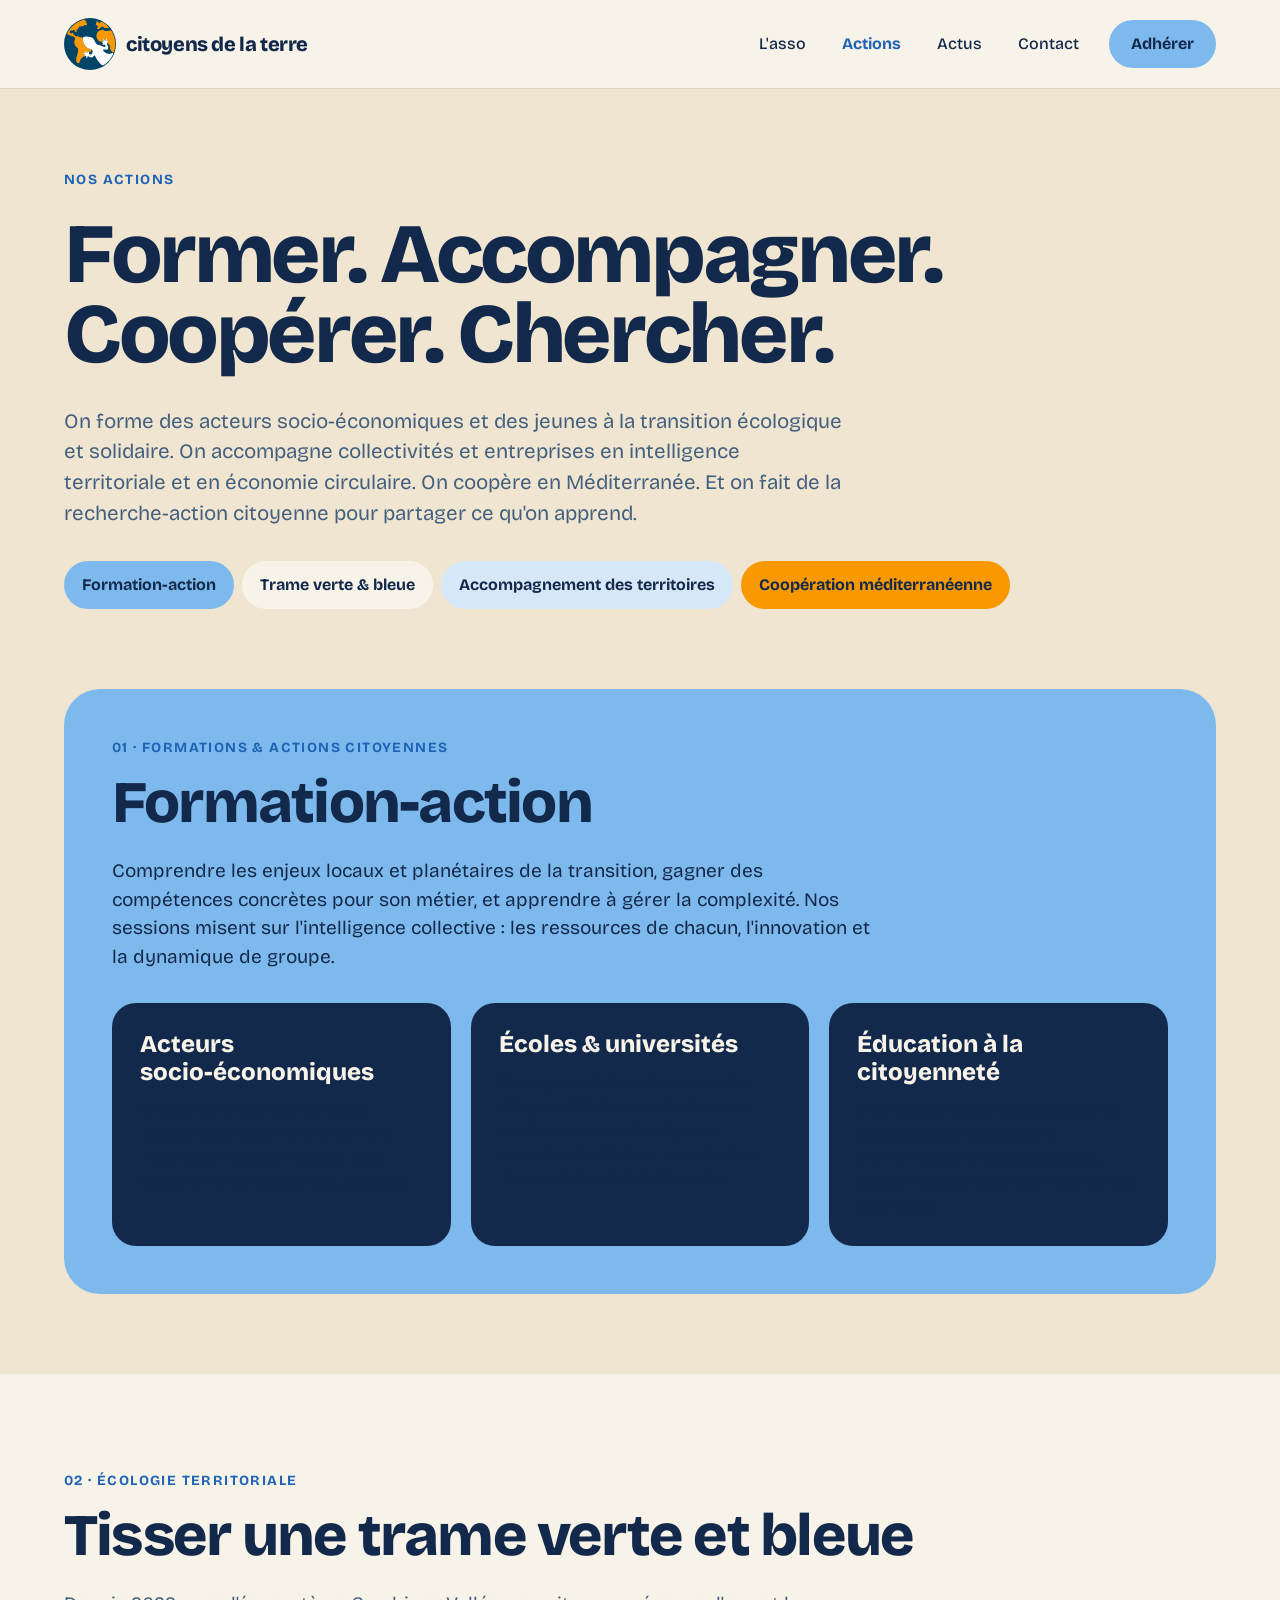
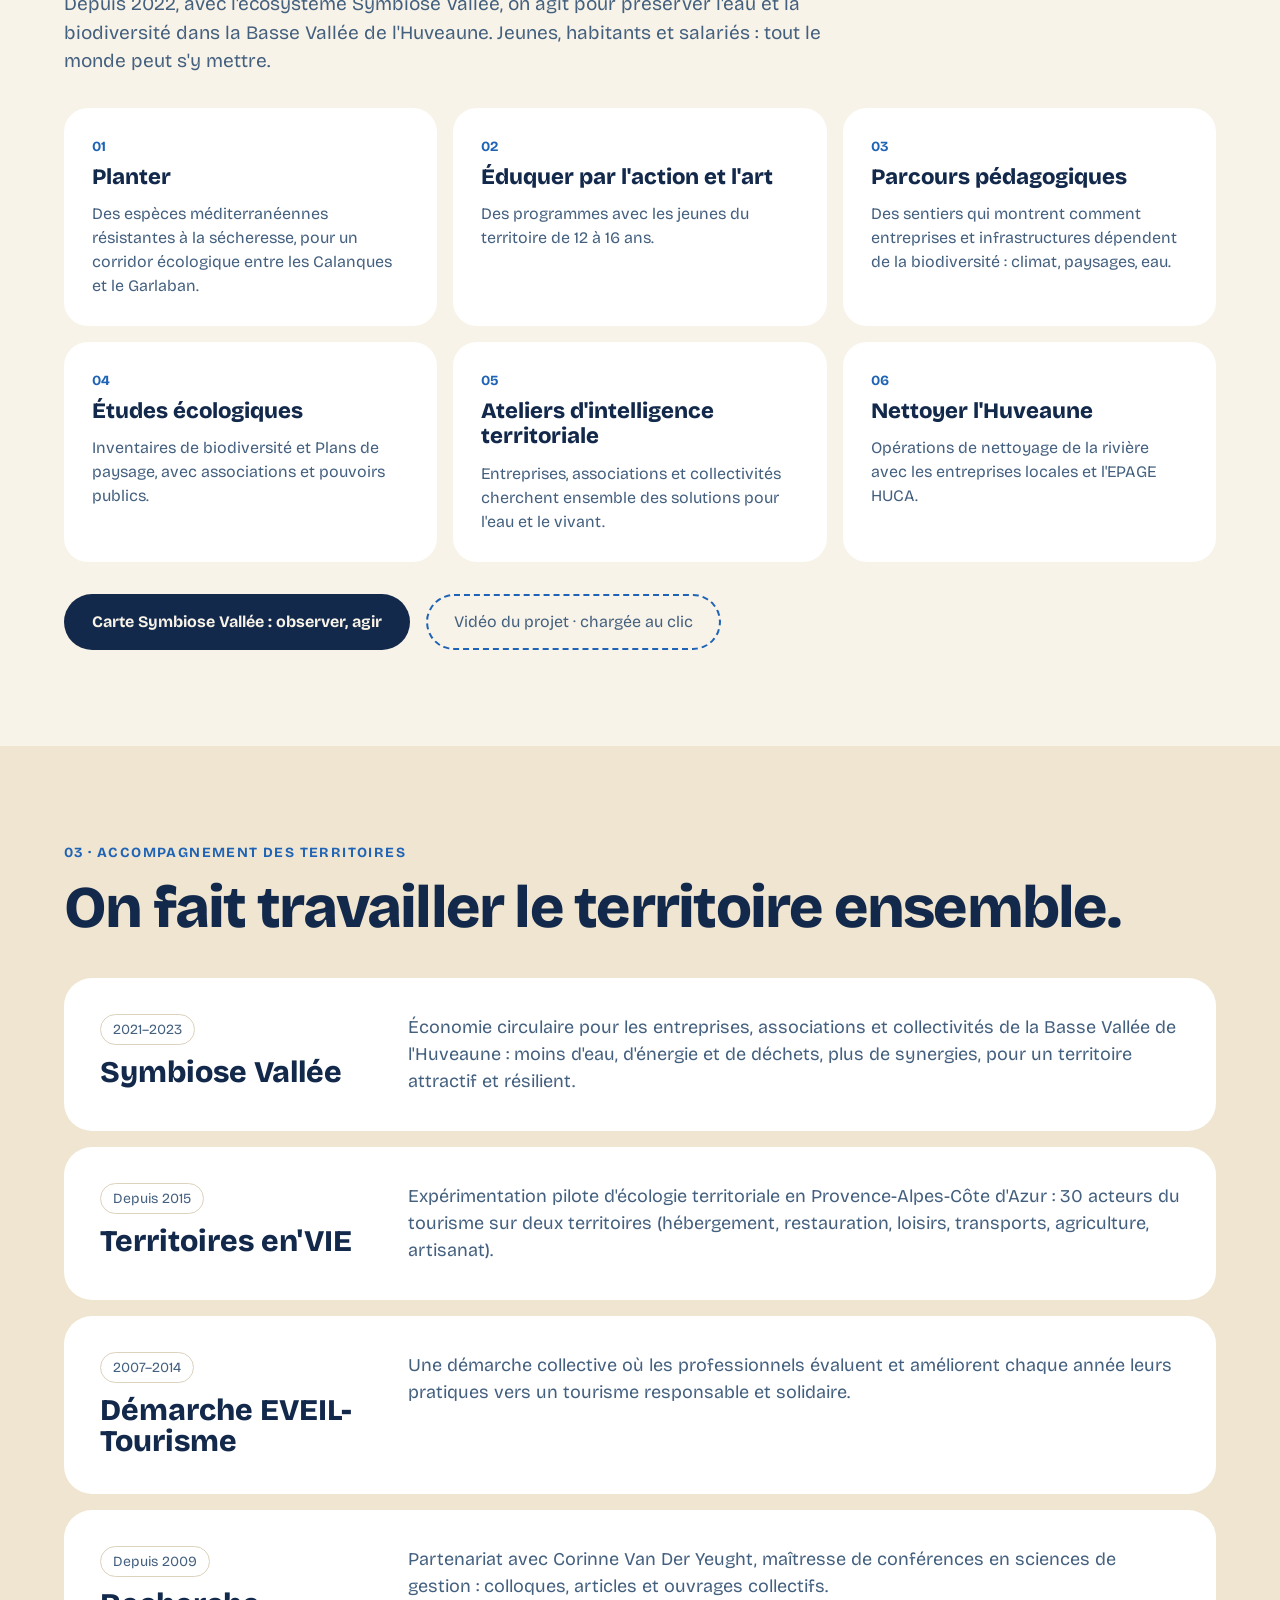
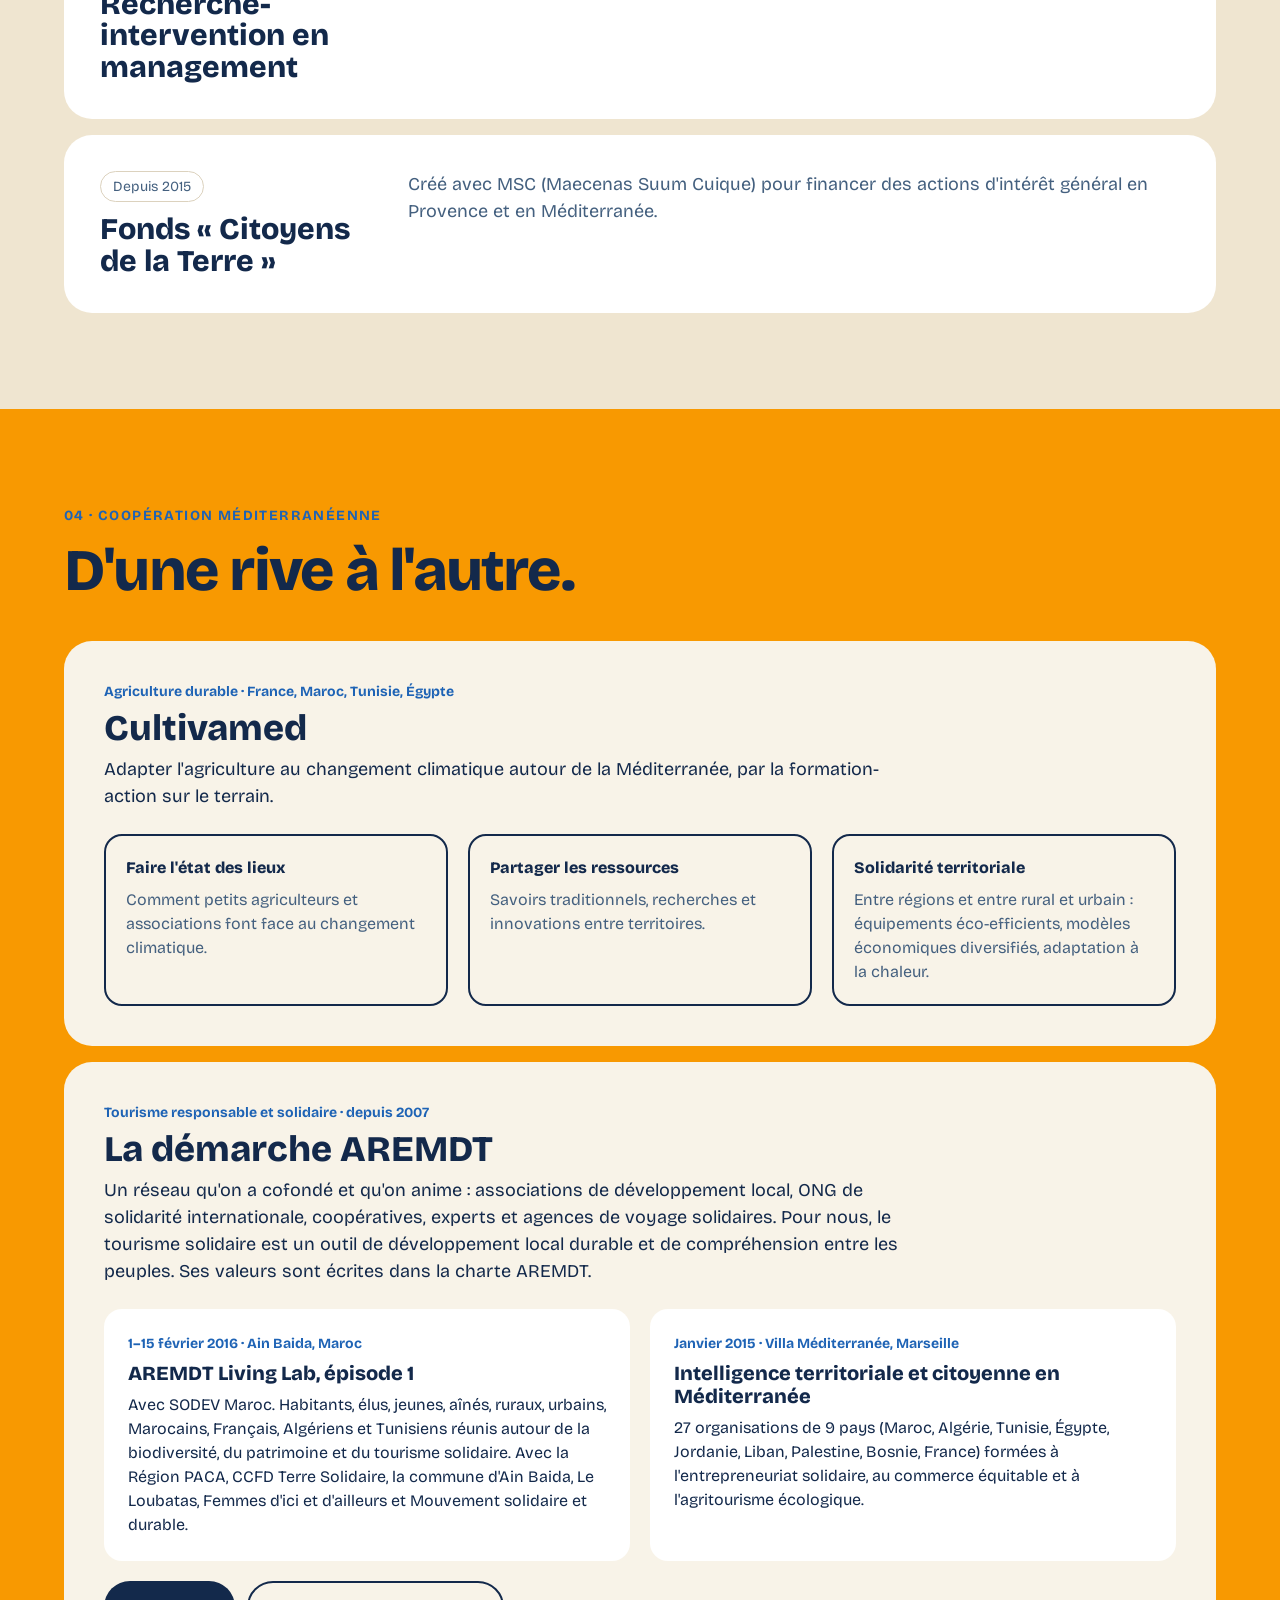
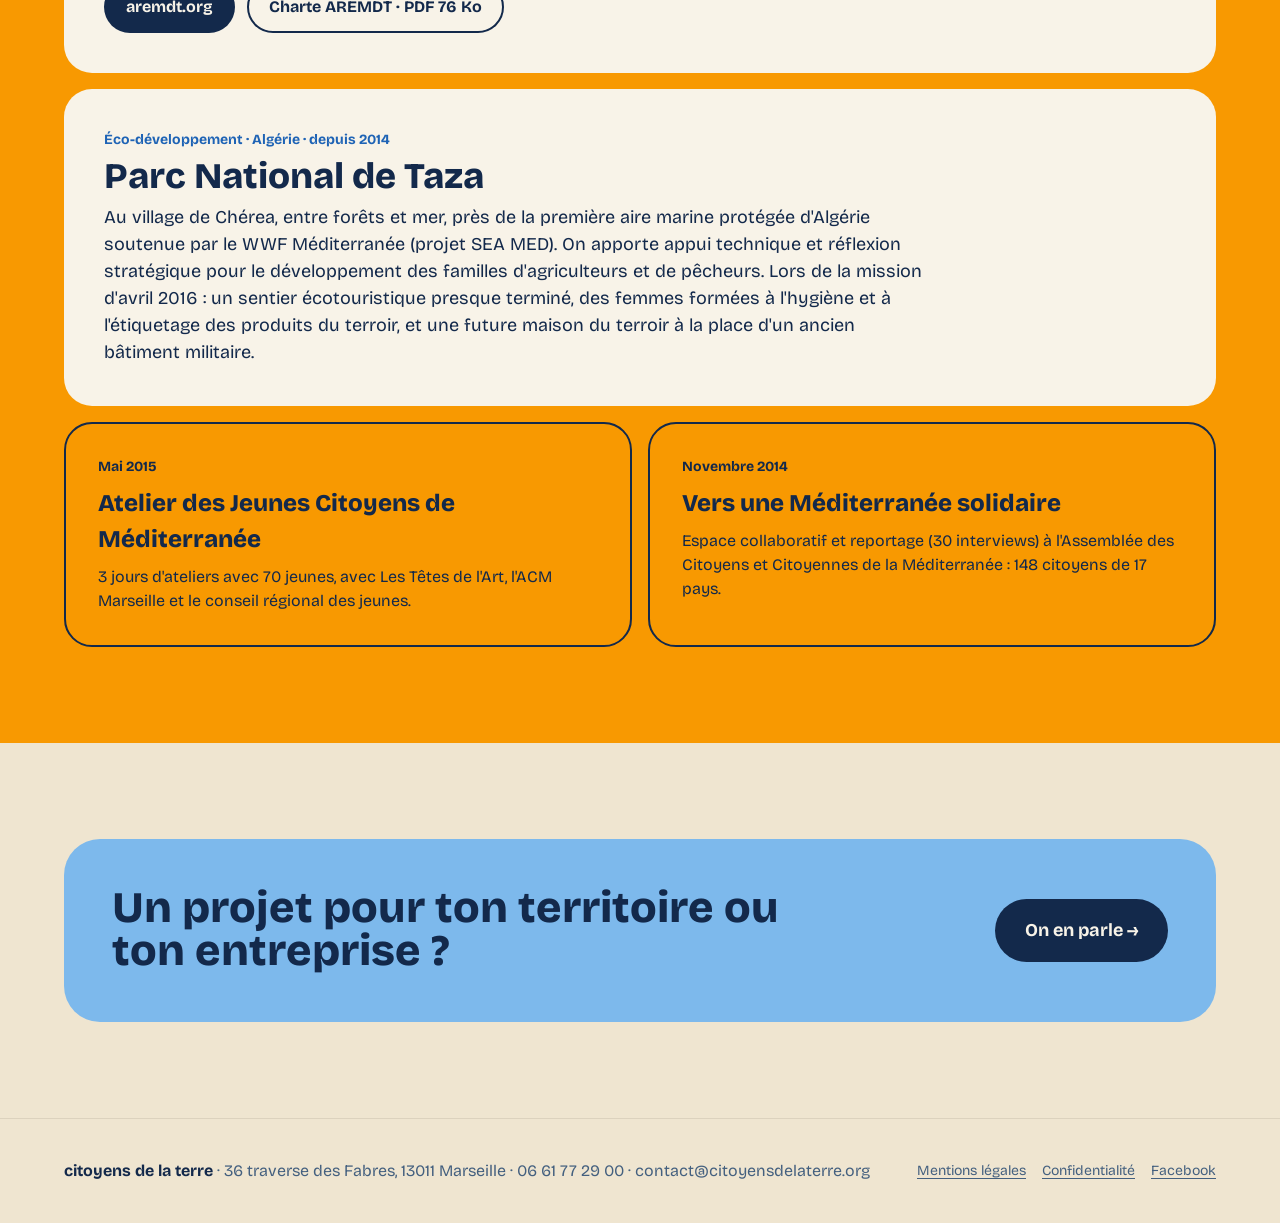
==== commit 7c72d322: "Nouvelle palette (sable, crème, bleus) et vrai logo de l'association - Palette de la zone « Style » " ====
--- a/actions.html
+++ b/actions.html
@@ -21,7 +21,7 @@
     <header class="hdr">
       <div class="wrap">
         <a aria-label="Accueil" class="brand" href="index.html">
-          <img alt="" height="36" src="assets/img/logo.svg" width="36" />
+          <img alt="" height="52" src="assets/img/logo.svg" width="52" />
           citoyens de la terre
         </a>
         <button
@@ -39,7 +39,7 @@
           <a aria-current="page" class="lnk active" href="actions.html">Actions</a>
           <a class="lnk" href="actus.html">Actus</a>
           <a class="lnk" href="contact.html">Contact</a>
-          <a class="btn btn-lime" href="adherer.html">Adhérer</a>
+          <a class="btn btn-accent" href="adherer.html">Adhérer</a>
         </nav>
       </div>
     </header>
@@ -54,14 +54,14 @@
           coopère en Méditerranée. Et on fait de la recherche-action citoyenne pour partager ce qu'on apprend.
         </p>
         <div class="chips mt32">
-          <a class="chip solid bg-lime" href="#formation">Formation-action</a>
-          <a class="chip solid bg-cream" href="#trame">Trame verte &amp; bleue</a>
-          <a class="chip solid bg-mint" href="#accompagnement">Accompagnement des territoires</a>
-          <a class="chip solid bg-orange" href="#mediterranee">Coopération méditerranéenne</a>
+          <a class="chip solid bg-accent" href="#formation">Formation-action</a>
+          <a class="chip solid bg-soft" href="#trame">Trame verte &amp; bleue</a>
+          <a class="chip solid bg-glacier" href="#accompagnement">Accompagnement des territoires</a>
+          <a class="chip solid bg-accent2" href="#mediterranee">Coopération méditerranéenne</a>
         </div>
       </div>
       <div class="wrap pb-80" id="formation">
-        <div class="block c-lime">
+        <div class="block c-accent">
           <div class="eyebrow ink">01 · Formations &amp; actions citoyennes</div>
           <h2 class="h2 mt16">Formation-action</h2>
           <p class="mt24 fs-19 mw-760">
@@ -70,21 +70,21 @@
             collective : les ressources de chacun, l'innovation et la dynamique de groupe.
           </p>
           <div class="g3 mt32">
-            <div class="card c-ink">
+            <div class="card c-strong">
               <h3 class="fs-24">Acteurs socio-économiques</h3>
               <p class="txt mt12">
                 Dirigeants et équipes formés à l'économie circulaire, à la RSE et à l'ESS, avec l'Institut
                 Régional des Chefs d'Entreprise (certifié Qualiopi).
               </p>
             </div>
-            <div class="card c-ink">
+            <div class="card c-strong">
               <h3 class="fs-24">Écoles &amp; universités</h3>
               <p class="txt mt12">
                 Management de l'entrepreneuriat citoyen : ESS, économie circulaire, tourisme durable,
                 intelligence collective territoriale. Avec l'IAE de Toulon et l'IUAR d'Aix-Marseille.
               </p>
             </div>
-            <div class="card c-ink">
+            <div class="card c-strong">
               <h3 class="fs-24">Éducation à la citoyenneté</h3>
               <p class="txt mt12">
                 Interventions auprès des jeunes et de leurs accompagnateurs : environnement, développement,
@@ -94,7 +94,7 @@
           </div>
         </div>
       </div>
-      <div class="on-cream sec" id="trame">
+      <div class="on-soft sec" id="trame">
         <div class="wrap">
           <div class="eyebrow">02 · Écologie territoriale</div>
           <h2 class="h2 mt16">Tisser une trame verte et bleue</h2>
@@ -148,7 +148,9 @@
             </div>
           </div>
           <div class="row mt32">
-            <a class="btn btn-md btn-dark" href="actus.html#carte">Carte Symbiose Vallée : observer, agir</a>
+            <a class="btn btn-md btn-strong" href="actus.html#carte"
+              >Carte Symbiose Vallée : observer, agir</a
+            >
             <a
               class="btn btn-md btn-dash"
               data-toast="La vidéo du projet se chargera ici, uniquement au clic."
@@ -216,11 +218,11 @@
           </div>
         </div>
       </div>
-      <div class="c-orange sec" id="mediterranee">
+      <div class="c-accent2 sec" id="mediterranee">
         <div class="wrap">
           <div class="eyebrow ink">04 · Coopération méditerranéenne</div>
           <h2 class="h2 mt16">D'une rive à l'autre.</h2>
-          <div class="card c-cream mt40 r-28 p-40">
+          <div class="card c-soft mt40 r-28 p-40">
             <div class="date">Agriculture durable · France, Maroc, Tunisie, Égypte</div>
             <h3 class="fs-36 lh-15">Cultivamed</h3>
             <p class="txt fs-18 mw-820">
@@ -245,7 +247,7 @@
               </div>
             </div>
           </div>
-          <div class="card c-cream mt16 r-28 p-40">
+          <div class="card c-soft mt16 r-28 p-40">
             <div class="date">Tourisme responsable et solidaire · depuis 2007</div>
             <h3 class="fs-36 lh-15">La démarche AREMDT</h3>
             <p class="txt fs-18 mw-820">
@@ -277,20 +279,20 @@
             </div>
             <div class="row mt20 gap-12">
               <a
-                class="btn btn-dark h-52"
+                class="btn btn-strong h-52"
                 data-toast="Lien externe vers aremdt.org (désactivé dans la démo)."
                 href="#"
                 >aremdt.org</a
               >
               <a
-                class="btn btn-ol-dark h-52"
+                class="btn btn-outline h-52"
                 data-toast="Le PDF de la charte sera téléchargeable ici."
                 href="#"
                 >Charte AREMDT · PDF 76 Ko</a
               >
             </div>
           </div>
-          <div class="card c-cream mt16 r-28 p-40">
+          <div class="card c-soft mt16 r-28 p-40">
             <div class="date">Éco-développement · Algérie · depuis 2014</div>
             <h3 class="fs-36 lh-15">Parc National de Taza</h3>
             <p class="txt fs-18 mw-820">
@@ -323,9 +325,9 @@
         </div>
       </div>
       <div class="wrap py-96 px-24">
-        <div class="block c-lime flex justify-between items-center gap-32 wrap-items">
+        <div class="block c-accent flex justify-between items-center gap-32 wrap-items">
           <h2 class="fs-32-48 lh-1 mw-700">Un projet pour ton territoire ou ton entreprise ?</h2>
-          <a class="btn btn-lg btn-dark" href="contact.html">On en parle →</a>
+          <a class="btn btn-lg btn-strong" href="contact.html">On en parle →</a>
         </div>
       </div>
     </main>
--- a/assets/css/style.css
+++ b/assets/css/style.css
@@ -3,19 +3,33 @@
    Couleurs et typo issues de la maquette Figma « RSE »
    ========================================================= */
 :root {
-  --bg: #0f2a1e;
-  --line: #24483a;
-  --border: #3c6b57;
-  --card: #183e2e;
-  --cream: #f3f1e7;
-  --mint: #cfe3d8;
-  --lime: #c8f04a;
-  --orange: #ff8a5b;
-  --green: #2f6b4f;
-  --body: #2e4a3d;
-  --muted: #a9c4b6;
-  --photo: #dce8df;
-  --white: #fff;
+  /* Palette — zone « Style » de la maquette Figma */
+  --encre: #13294b;
+  --ardoise: #44607f;
+  --ocean: #1e63b5;
+  --azur: #7db9ec;
+  --glacier: #d6e7f7;
+  --corail: #f89901;
+  --creme: #f8f3e8;
+  --sable: #efe5d0;
+  --trait: #dcd2be;
+  --blanc: #ffffff;
+
+  /* Rôles — le reste de la feuille n'utilise que ceux-ci.
+     Pour changer l'ambiance du site, il suffit de modifier la palette ou ces lignes. */
+  --bg: var(--sable); /* fond de page */
+  --bg-soft: var(--creme); /* en-tête, sections et cartes claires */
+  --surface: var(--blanc); /* cartes blanches, champs de formulaire */
+  --text: var(--encre); /* titres et texte principal */
+  --text-soft: var(--ardoise); /* texte secondaire */
+  --accent: var(--azur); /* boutons et cartes mis en avant */
+  --accent-strong: var(--ocean); /* petits titres, chiffres clés, liens, icônes */
+  --accent-2: var(--corail); /* second accent */
+  --border: var(--trait); /* bordures et séparateurs */
+  --strong: var(--encre); /* boutons et cartes foncés */
+  --on-strong: var(--creme); /* texte sur fond foncé */
+  --on-strong-soft: var(--glacier); /* texte secondaire sur fond foncé */
+  --error: #b3261e;
 }
 * {
   box-sizing: border-box;
@@ -27,7 +41,7 @@
 body {
   margin: 0;
   background: var(--bg);
-  color: var(--cream);
+  color: var(--text);
   font-family: "Bricolage Grotesque", system-ui, sans-serif;
   font-variation-settings: "opsz" 14;
   font-optical-sizing: none;
@@ -67,15 +81,15 @@
   padding: 0 24px;
 }
 .ink {
-  color: var(--bg);
+  color: var(--text);
 }
 .u {
   text-decoration: underline;
   text-underline-offset: 3px;
   text-decoration-thickness: 1px;
 }
-.lime {
-  color: var(--lime);
+.accent {
+  color: var(--accent-strong);
 }
 .hidden {
   display: none !important;
@@ -90,8 +104,8 @@
   position: sticky;
   top: 0;
   z-index: 50;
-  background: var(--bg);
-  border-bottom: 1px solid var(--line);
+  background: var(--bg-soft);
+  border-bottom: 1px solid var(--border);
 }
 .hdr .wrap {
   display: flex;
@@ -120,10 +134,10 @@
   transition: color 0.15s;
 }
 .nav a.lnk:hover {
-  color: var(--lime);
+  color: var(--accent-strong);
 }
 .nav a.lnk.active {
-  color: var(--lime);
+  color: var(--accent-strong);
   font-weight: 700;
 }
 .nav .btn {
@@ -133,7 +147,7 @@
   display: none;
   background: none;
   border: 1px solid var(--border);
-  color: var(--cream);
+  color: var(--text);
   border-radius: 999px;
   width: 48px;
   height: 48px;
@@ -178,30 +192,30 @@
   padding: 0 32px;
   font-size: 20px;
 }
-.btn-lime {
-  background: var(--lime);
-  color: var(--bg);
-}
-.btn-cream {
-  background: var(--cream);
-  color: var(--bg);
-}
-.btn-dark {
-  background: var(--bg);
-  color: var(--cream);
-}
-.btn-ol-light {
-  border-color: var(--cream);
-  color: var(--cream);
-}
-.btn-ol-dark {
-  border-color: var(--bg);
-  color: var(--bg);
+.btn-accent {
+  background: var(--accent);
+  color: var(--text);
+}
+.btn-soft {
+  background: var(--bg-soft);
+  color: var(--text);
+}
+.btn-strong {
+  background: var(--strong);
+  color: var(--on-strong);
+}
+.btn-ghost {
+  border-color: var(--border);
+  color: var(--text);
+}
+.btn-outline {
+  border-color: var(--strong);
+  color: var(--text);
   background: transparent;
 }
 .btn-dash {
-  border: 2px dashed var(--green);
-  color: var(--body);
+  border: 2px dashed var(--accent-strong);
+  color: var(--text-soft);
   font-weight: 400;
   background: transparent;
 }
@@ -217,7 +231,7 @@
   padding: 0 16px;
   border-radius: 999px;
   border: 1px solid var(--border);
-  color: var(--mint);
+  color: var(--text-soft);
   font-size: 16px;
   cursor: pointer;
   transition:
@@ -226,20 +240,20 @@
   background: transparent;
 }
 .chip:hover {
-  border-color: var(--lime);
-  color: var(--cream);
+  border-color: var(--accent-strong);
+  color: var(--text);
 }
 .chip.solid {
   border: none;
   font-weight: 700;
-  color: var(--bg);
+  color: var(--text);
   height: 48px;
   padding: 0 18px;
 }
 .chip.on {
-  background: var(--lime);
-  color: var(--bg);
-  border-color: var(--lime);
+  background: var(--accent);
+  color: var(--text);
+  border-color: var(--accent);
   font-weight: 700;
 }
 .tag {
@@ -249,13 +263,13 @@
   padding: 0 12px;
   border-radius: 999px;
   border: 2px solid var(--border);
-  color: var(--mint);
+  color: var(--text-soft);
   font-weight: 700;
   font-size: 14px;
 }
-.tag.dark {
-  border-color: var(--bg);
-  color: var(--bg);
+.tag.strong {
+  border-color: var(--strong);
+  color: var(--text);
 }
 .pill {
   display: inline-flex;
@@ -263,9 +277,22 @@
   height: 44px;
   padding: 0 18px;
   border-radius: 999px;
-  background: var(--card);
+  background: var(--surface);
   font-weight: 600;
   font-size: 16px;
+}
+
+/* Cartes foncées (bleu encre) */
+.c-strong .txt {
+  color: var(--on-strong-soft);
+}
+.c-strong .date {
+  color: var(--accent);
+}
+/* Bouton « Adhérer » de l'en-tête quand on est sur la page Adhérer */
+.btn-current {
+  background: var(--bg);
+  color: var(--text);
 }
 
 /* ---------- Type ---------- */
@@ -274,13 +301,13 @@
   font-size: 14px;
   letter-spacing: 0.1em;
   text-transform: uppercase;
-  color: var(--lime);
-}
-.on-cream .eyebrow {
-  color: var(--green);
+  color: var(--accent-strong);
+}
+.on-soft .eyebrow {
+  color: var(--accent-strong);
 }
 .on-color .eyebrow {
-  color: var(--bg);
+  color: var(--text);
 }
 .h-hero {
   font-size: clamp(52px, 7.4vw, 104px);
@@ -305,17 +332,17 @@
 .lead {
   font-size: clamp(18px, 1.6vw, 21px);
   line-height: 1.5;
-  color: var(--mint);
-}
-.on-cream {
-  background: var(--cream);
-  color: var(--bg);
-}
-.on-cream .txt {
-  color: var(--body);
+  color: var(--text-soft);
+}
+.on-soft {
+  background: var(--bg-soft);
+  color: var(--text);
+}
+.on-soft .txt {
+  color: var(--text-soft);
 }
 .txt {
-  color: var(--mint);
+  color: var(--text-soft);
 }
 .sec {
   padding-top: 96px;
@@ -387,36 +414,36 @@
   padding: 28px;
 }
 .c-white {
-  background: var(--white);
-  color: var(--bg);
+  background: var(--surface);
+  color: var(--text);
 }
 .c-white .txt,
-.c-cream .txt {
-  color: var(--body);
-}
-.c-cream {
-  background: var(--cream);
-  color: var(--bg);
-}
-.c-dark {
-  background: var(--card);
-  color: var(--cream);
-}
-.c-ink {
-  background: var(--bg);
-  color: var(--cream);
-}
-.c-lime {
-  background: var(--lime);
-  color: var(--bg);
-}
-.c-orange {
-  background: var(--orange);
-  color: var(--bg);
-}
-.c-lime .txt,
-.c-orange .txt {
-  color: var(--bg);
+.c-soft .txt {
+  color: var(--text-soft);
+}
+.c-soft {
+  background: var(--bg-soft);
+  color: var(--text);
+}
+.c-white {
+  background: var(--surface);
+  color: var(--text);
+}
+.c-strong {
+  background: var(--strong);
+  color: var(--on-strong);
+}
+.c-accent {
+  background: var(--accent);
+  color: var(--text);
+}
+.c-accent2 {
+  background: var(--accent-2);
+  color: var(--text);
+}
+.c-accent .txt,
+.c-accent2 .txt {
+  color: var(--text);
 }
 .card h3 {
   font-size: 22px;
@@ -425,11 +452,11 @@
 .card .date {
   font-weight: 700;
   font-size: 14px;
-  color: var(--lime);
-}
-.c-cream .date,
+  color: var(--accent-strong);
+}
+.c-soft .date,
 .c-white .date {
-  color: var(--green);
+  color: var(--accent-strong);
 }
 .clickable {
   cursor: pointer;
@@ -455,13 +482,13 @@
   padding: 0 14px;
   border: 1px solid var(--border);
   border-radius: 999px;
-  color: var(--mint);
+  color: var(--text-soft);
   font-size: 14px;
 }
 .combat {
   border-radius: 28px;
   padding: 28px;
-  color: var(--bg);
+  color: var(--text);
 }
 .combat .k {
   font-weight: 700;
@@ -481,23 +508,23 @@
   gap: 12px;
 }
 .stats {
-  border-top: 1px solid var(--line);
-  border-bottom: 1px solid var(--line);
+  border-top: 1px solid var(--border);
+  border-bottom: 1px solid var(--border);
   padding: 32px 0;
 }
 .stats .g4 .v {
   font-weight: 800;
   font-size: clamp(30px, 3.2vw, 44px);
   line-height: 1.5;
-  color: var(--lime);
+  color: var(--accent-strong);
 }
 .stats .g4 .l {
-  color: var(--mint);
+  color: var(--text-soft);
 }
 .ic {
   width: 40px;
   height: 40px;
-  stroke: var(--bg);
+  stroke: var(--text);
   fill: none;
   stroke-width: 1.6;
   stroke-linecap: round;
@@ -559,11 +586,11 @@
   grid-template-columns: 184px 1fr auto;
   align-items: center;
   gap: 16px;
-  border-top: 2px solid var(--bg);
+  border-top: 2px solid var(--strong);
   padding: 28px 0;
 }
 .agenda-row:last-child {
-  border-bottom: 2px solid var(--bg);
+  border-bottom: 2px solid var(--strong);
 }
 .agenda-row .d {
   font-weight: 800;
@@ -581,11 +608,11 @@
   line-height: 1.5;
 }
 .agenda-row .m {
-  color: var(--body);
+  color: var(--text-soft);
 }
 .join {
-  background: var(--lime);
-  color: var(--bg);
+  background: var(--accent);
+  color: var(--text);
   border-radius: 40px;
   padding: 48px;
   display: flex;
@@ -605,7 +632,7 @@
   max-width: 620px;
 }
 .ftr {
-  border-top: 1px solid var(--line);
+  border-top: 1px solid var(--border);
   padding: 48px 0 40px;
 }
 .ftr-grid {
@@ -631,7 +658,7 @@
   display: flex;
   gap: 16px;
   flex-wrap: wrap;
-  color: var(--muted);
+  color: var(--text-soft);
   font-size: 14px;
 }
 .legal a {
@@ -639,7 +666,7 @@
   text-underline-offset: 3px;
 }
 .ftr-s {
-  border-top: 1px solid var(--line);
+  border-top: 1px solid var(--border);
   padding: 40px 0;
 }
 .ftr-s .wrap {
@@ -666,17 +693,17 @@
   font-weight: 800;
   font-size: 32px;
   line-height: 1.5;
-  color: var(--lime);
+  color: var(--accent-strong);
 }
 .timeline-row p {
   font-size: 19px;
-  color: var(--mint);
+  color: var(--text-soft);
 }
 .video {
   display: flex;
   align-items: center;
   gap: 20px;
-  background: var(--card);
+  background: var(--surface);
   border-radius: 24px;
   padding: 24px;
   cursor: pointer;
@@ -689,26 +716,26 @@
   width: 64px;
   height: 64px;
   border-radius: 999px;
-  background: var(--lime);
+  background: var(--accent);
   display: grid;
   place-items: center;
   flex: none;
 }
 .person {
-  background: var(--white);
+  background: var(--surface);
   border-radius: 24px;
   padding: 24px;
-  color: var(--bg);
+  color: var(--text);
 }
 .ph {
   aspect-ratio: 1;
-  background: var(--photo);
+  background: var(--bg-soft);
   border-radius: 18px;
   display: flex;
   flex-direction: column;
   align-items: center;
   justify-content: center;
-  color: var(--green);
+  color: var(--accent-strong);
 }
 .ph b {
   font-weight: 800;
@@ -717,7 +744,7 @@
 }
 .ph small {
   font-size: 12px;
-  color: var(--body);
+  color: var(--text-soft);
 }
 .person h3 {
   font-size: 22px;
@@ -726,12 +753,12 @@
 }
 .person .role {
   font-weight: 700;
-  color: var(--green);
+  color: var(--accent-strong);
   margin-top: 4px;
 }
 .person .desc {
   font-size: 15px;
-  color: var(--body);
+  color: var(--text-soft);
   margin-top: 8px;
 }
 .logos {
@@ -746,7 +773,7 @@
   border-radius: 16px;
   display: grid;
   place-items: center;
-  color: var(--muted);
+  color: var(--text-soft);
   font-size: 13px;
 }
 .pgroup {
@@ -755,14 +782,14 @@
 }
 .pgroup span {
   font-weight: 500;
-  color: var(--muted);
+  color: var(--text-soft);
 }
 
 /* ---------- Forms ---------- */
 .form {
   border-radius: 28px;
   padding: 32px;
-  color: var(--bg);
+  color: var(--text);
 }
 .fgrid {
   display: grid;
@@ -787,12 +814,12 @@
   width: 100%;
   min-width: 0;
   height: 56px;
-  border: 2px solid var(--bg);
+  border: 2px solid var(--strong);
   border-radius: 12px;
-  background: #fff;
+  background: var(--surface);
   padding: 0 16px;
   font-size: 16px;
-  color: var(--bg);
+  color: var(--text);
   outline: none;
   transition: box-shadow 0.15s;
 }
@@ -805,24 +832,24 @@
 .field input:focus,
 .field select:focus,
 .field textarea:focus {
-  box-shadow: 0 0 0 4px rgba(200, 240, 74, 0.55);
+  box-shadow: 0 0 0 4px rgba(125, 185, 236, 0.6);
 }
 .field .err {
   display: none;
-  color: #b3261e;
+  color: var(--error);
   font-size: 14px;
 }
 .field.invalid input,
 .field.invalid select,
 .field.invalid textarea {
-  border-color: #b3261e;
+  border-color: var(--error);
 }
 .field.invalid .err {
   display: block;
 }
 .note {
   font-size: 14px;
-  color: var(--body);
+  color: var(--text-soft);
   line-height: 1.5;
 }
 .success {
@@ -835,7 +862,7 @@
   width: 64px;
   height: 64px;
   border-radius: 999px;
-  background: var(--lime);
+  background: var(--accent);
   display: grid;
   place-items: center;
 }
@@ -853,7 +880,7 @@
   display: grid;
   grid-template-columns: 284px 1fr;
   gap: 24px;
-  background: var(--card);
+  background: var(--surface);
   border-radius: 28px;
   padding: 36px;
 }
@@ -864,7 +891,7 @@
 }
 .acc p {
   font-size: 18px;
-  color: var(--mint);
+  color: var(--text-soft);
 }
 .period {
   display: inline-flex;
@@ -874,10 +901,10 @@
   border: 1px solid var(--border);
   border-radius: 999px;
   font-size: 14px;
-  color: var(--mint);
+  color: var(--text-soft);
 }
 .sub-ol {
-  border: 2px solid var(--bg);
+  border: 2px solid var(--strong);
   border-radius: 18px;
   padding: 20px;
 }
@@ -886,14 +913,14 @@
 }
 .sub-ol p {
   font-size: 16px;
-  color: var(--body);
+  color: var(--text-soft);
   margin-top: 8px;
 }
 .big-ol {
-  border: 2px solid var(--bg);
+  border: 2px solid var(--strong);
   border-radius: 28px;
   padding: 32px;
-  color: var(--bg);
+  color: var(--text);
 }
 .big-ol h3 {
   font-size: 24px;
@@ -905,7 +932,7 @@
 .ev {
   border-radius: 28px;
   padding: 32px;
-  color: var(--bg);
+  color: var(--text);
 }
 .ev .d {
   font-weight: 800;
@@ -928,11 +955,11 @@
   display: grid;
   grid-template-columns: 200px 1fr;
   gap: 16px;
-  border-top: 2px solid var(--bg);
+  border-top: 2px solid var(--strong);
   padding: 22px 0;
 }
 .news-row:last-child {
-  border-bottom: 2px solid var(--bg);
+  border-bottom: 2px solid var(--strong);
 }
 .news-row .d {
   font-weight: 800;
@@ -944,7 +971,7 @@
   line-height: 1.5;
 }
 .news-row p {
-  color: var(--body);
+  color: var(--text-soft);
   margin-top: 4px;
 }
 .mapbox {
@@ -963,7 +990,7 @@
   position: relative;
 }
 .mapbox:hover {
-  border-color: var(--lime);
+  border-color: var(--accent-strong);
 }
 .mapbox .t {
   font-weight: 700;
@@ -981,7 +1008,7 @@
   display: flex;
   align-items: center;
   gap: 14px;
-  background: var(--card);
+  background: var(--surface);
   border-radius: 20px;
   padding: 0 20px;
   min-height: 66px;
@@ -1007,7 +1034,7 @@
   transition: border-color 0.2s;
 }
 .link-card:hover {
-  border-color: var(--lime);
+  border-color: var(--accent-strong);
 }
 .link-card h3 {
   font-size: 22px;
@@ -1016,7 +1043,7 @@
 .lic {
   width: 24px;
   height: 24px;
-  stroke: var(--lime);
+  stroke: var(--accent-strong);
   fill: none;
   stroke-width: 1.8;
   stroke-linecap: round;
@@ -1027,7 +1054,7 @@
 .formule {
   border-radius: 28px;
   padding: 36px;
-  color: var(--bg);
+  color: var(--text);
   cursor: pointer;
   transition:
     transform 0.2s,
@@ -1038,7 +1065,7 @@
   transform: translateY(-3px);
 }
 .formule.sel {
-  box-shadow: 0 0 0 4px var(--cream);
+  box-shadow: 0 0 0 4px var(--accent-strong);
 }
 .formule .k {
   font-weight: 700;
@@ -1072,12 +1099,12 @@
   left: 50%;
   bottom: 24px;
   transform: translateX(-50%) translateY(20px);
-  background: var(--cream);
-  color: var(--bg);
+  background: var(--strong);
+  color: var(--on-strong);
   padding: 14px 22px;
   border-radius: 999px;
   font-weight: 600;
-  box-shadow: 0 10px 30px rgba(0, 0, 0, 0.35);
+  box-shadow: 0 10px 30px rgba(19, 41, 75, 0.25);
   opacity: 0;
   pointer-events: none;
   transition: all 0.25s;
@@ -1123,11 +1150,11 @@
     top: 88px;
     left: 0;
     right: 0;
-    background: var(--bg);
+    background: var(--bg-soft);
     flex-direction: column;
     align-items: stretch;
     padding: 16px 24px 24px;
-    border-bottom: 1px solid var(--line);
+    border-bottom: 1px solid var(--border);
     gap: 4px;
   }
   .nav.open {
@@ -1218,17 +1245,17 @@
 }
 
 /* ---------- Utilitaires (petits ajustements issus de la maquette) ---------- */
-.bg-lime {
-  background: var(--lime) !important;
-}
-.bg-cream {
-  background: var(--cream) !important;
-}
-.bg-mint {
-  background: var(--mint) !important;
-}
-.bg-orange {
-  background: var(--orange) !important;
+.bg-accent {
+  background: var(--accent) !important;
+}
+.bg-soft {
+  background: var(--bg-soft) !important;
+}
+.bg-glacier {
+  background: var(--glacier) !important;
+}
+.bg-accent2 {
+  background: var(--accent-2) !important;
 }
 .col {
   flex-direction: column !important;
@@ -1457,8 +1484,8 @@
 .self-start {
   align-self: flex-start !important;
 }
-.text-green {
-  color: var(--green) !important;
+.text-accent {
+  color: var(--accent-strong) !important;
 }
 .wrap-items {
   flex-wrap: wrap !important;
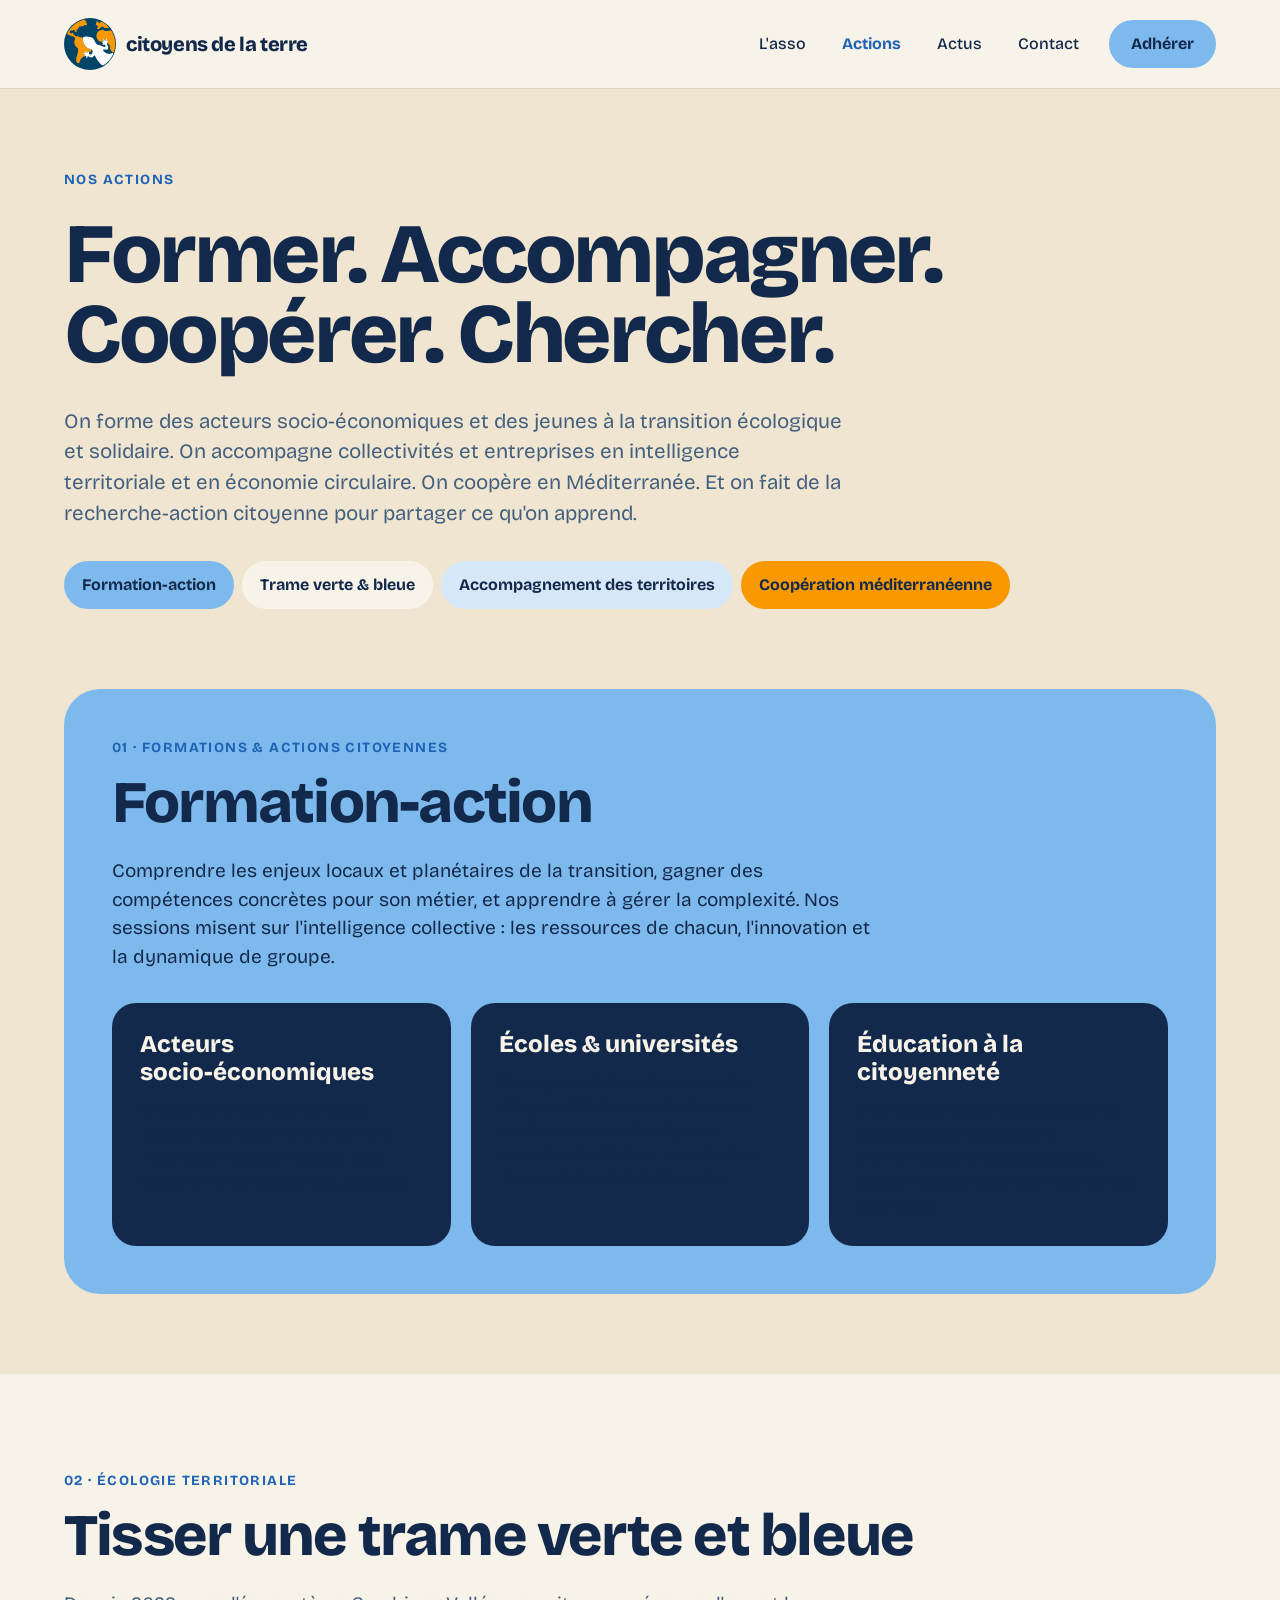
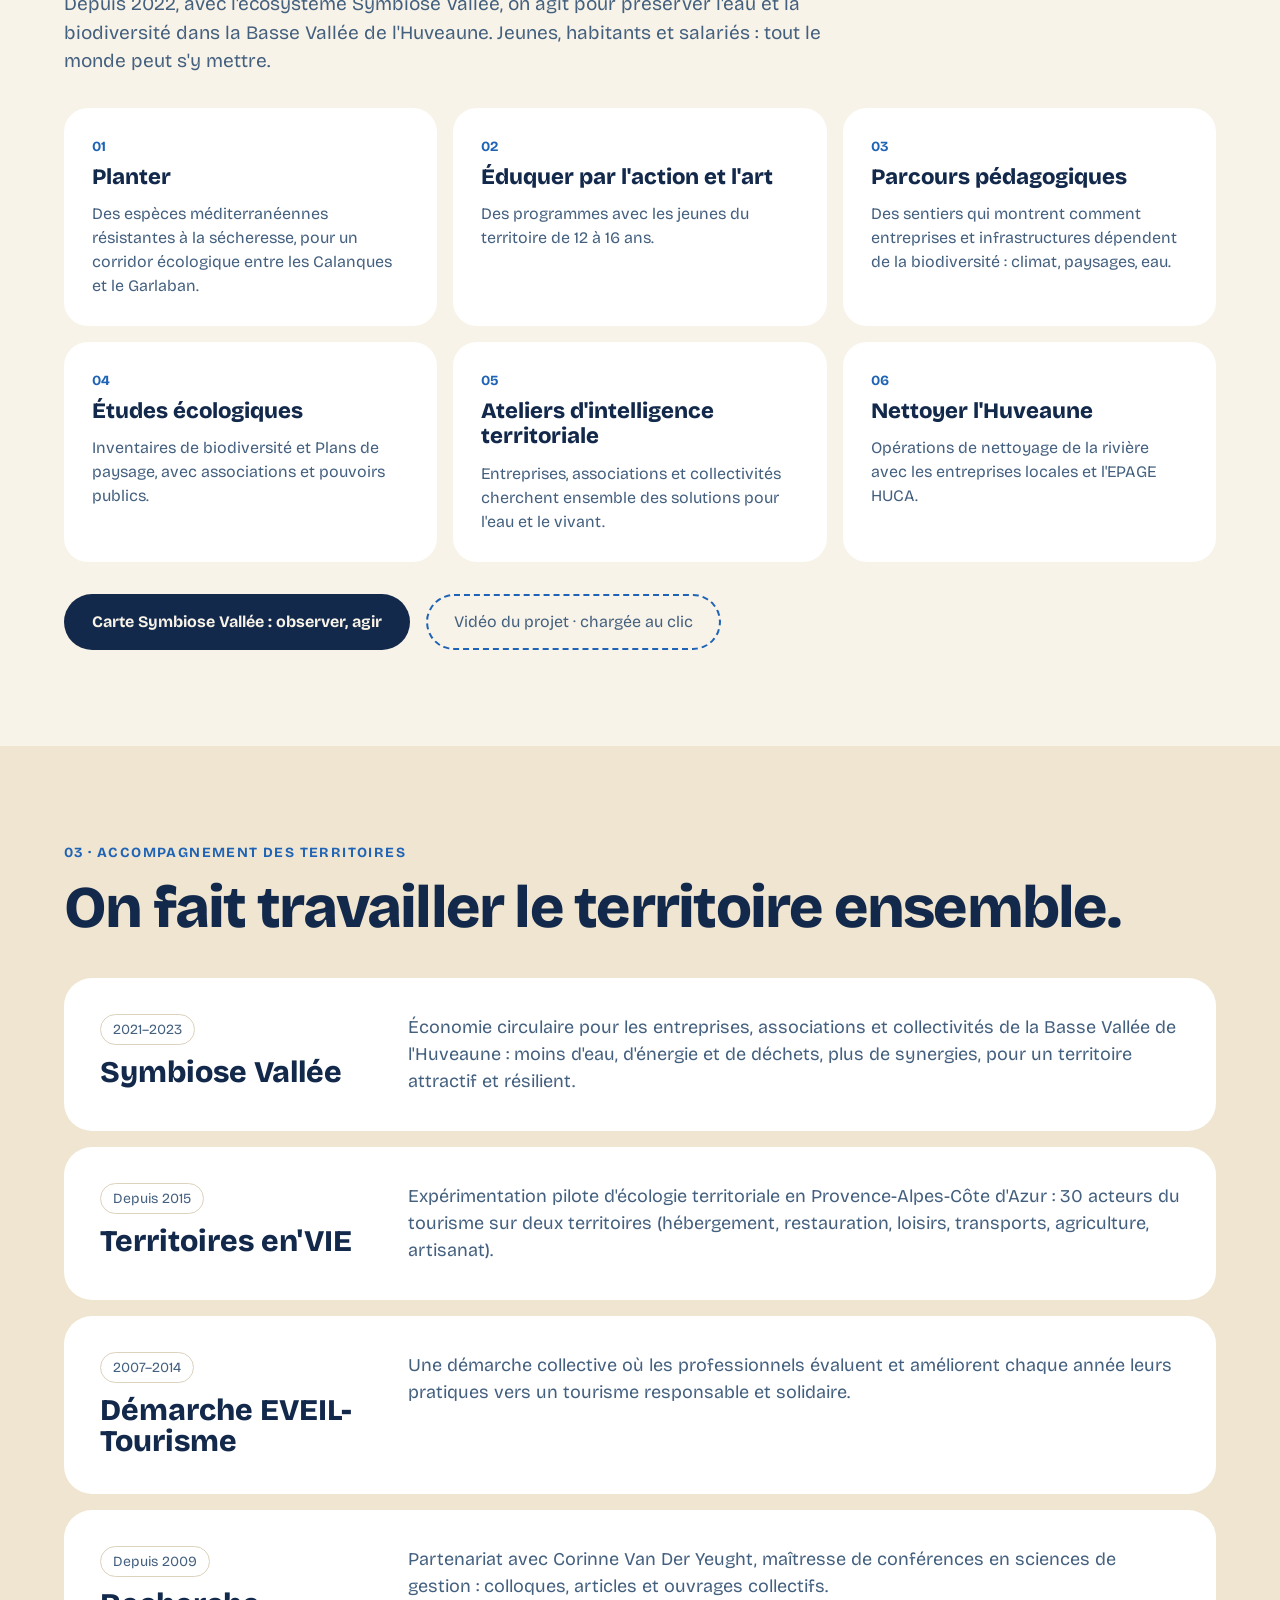
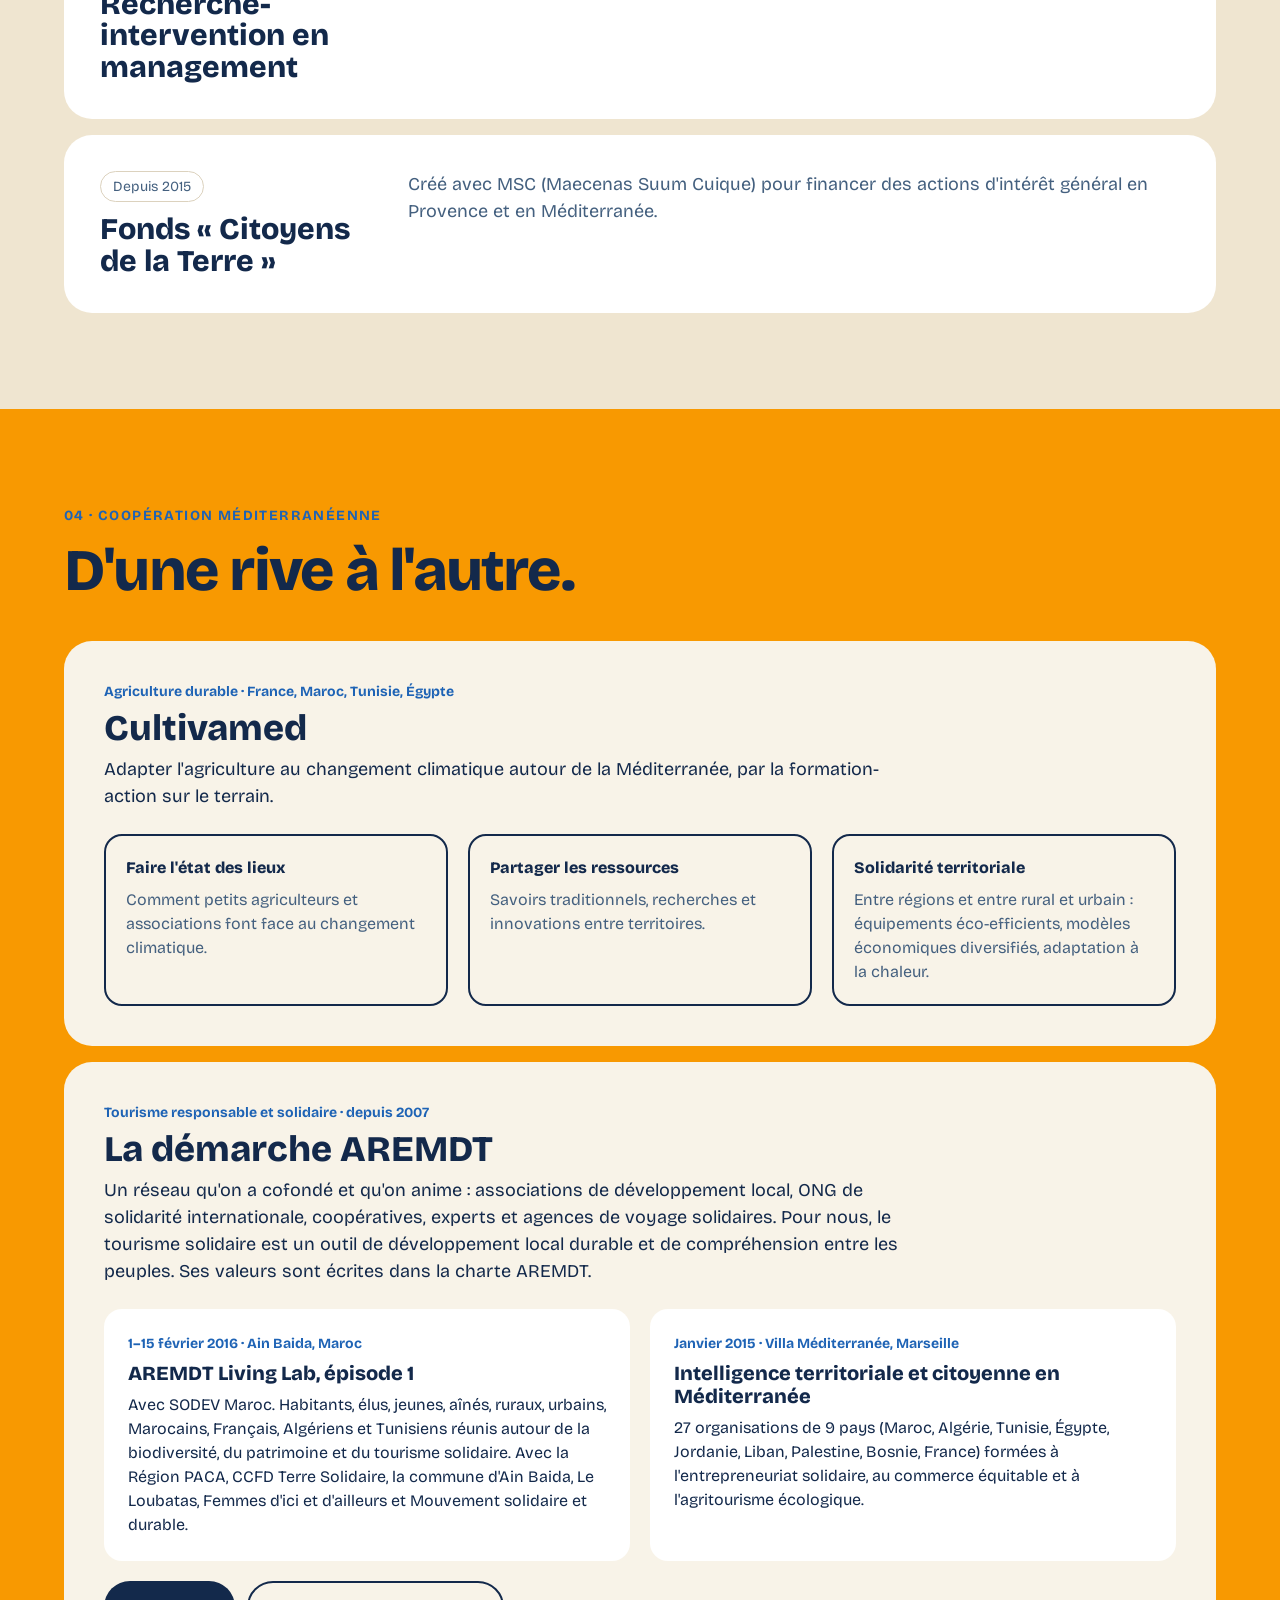
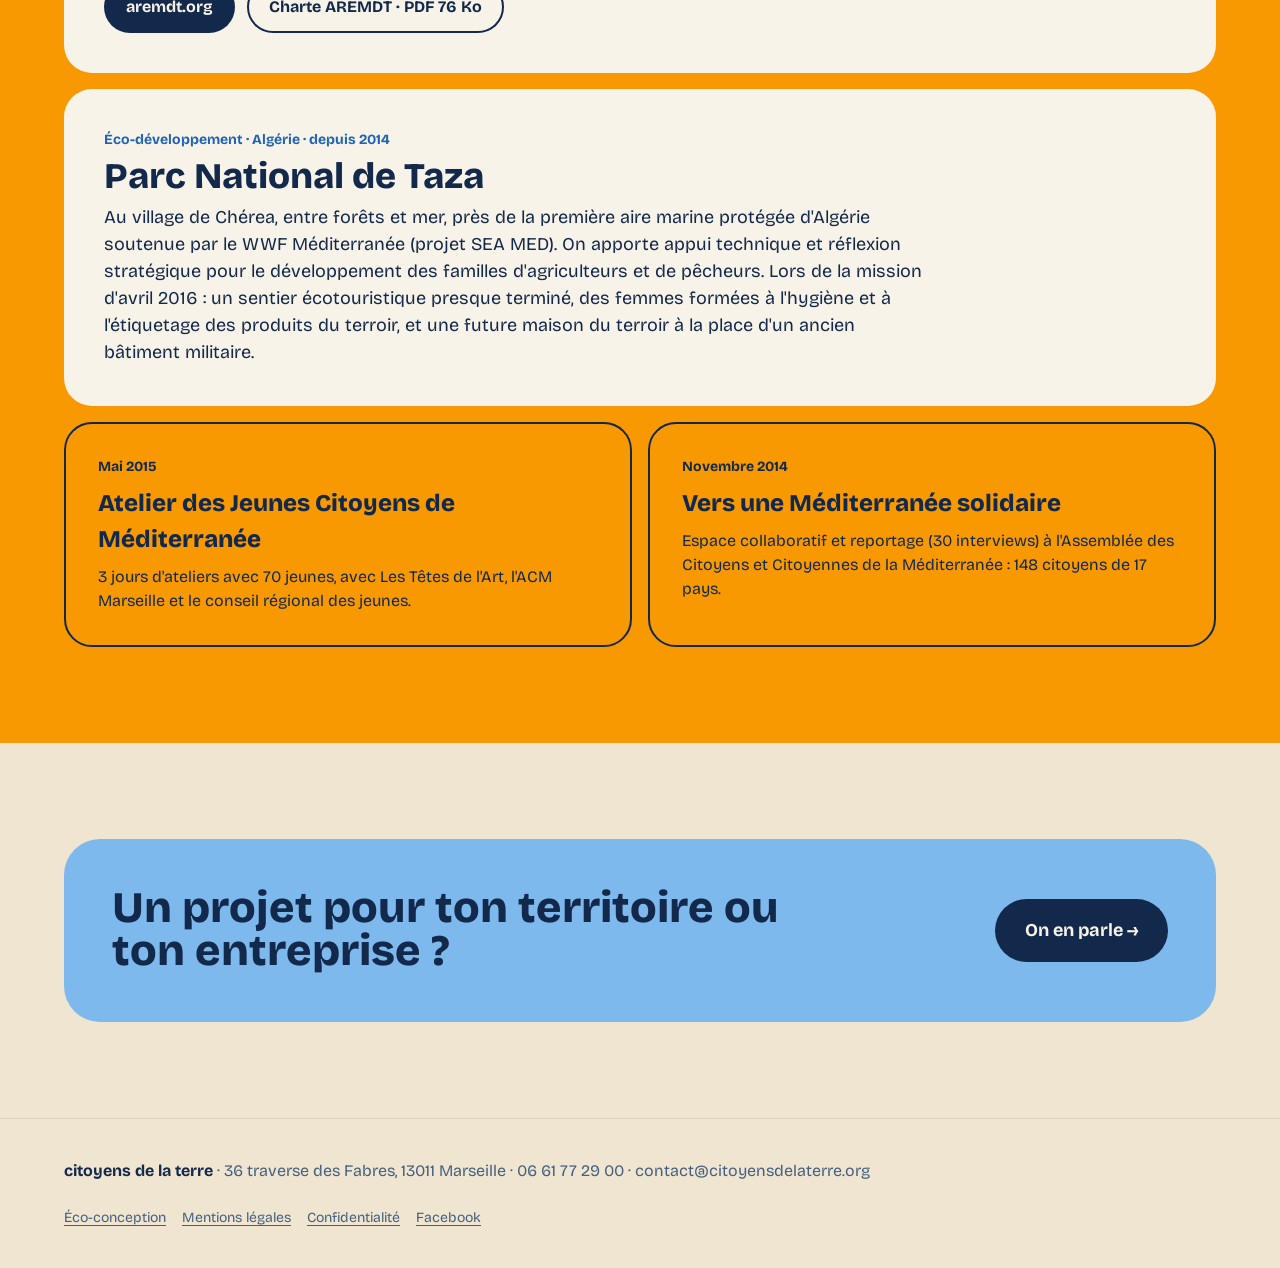
==== commit 0a9620b1: "Page éco-conception + carte des actions (CMS, chargée au clic) - eco-conception.html : comparaison E" ====
--- a/actions.html
+++ b/actions.html
@@ -340,7 +340,8 @@
           >
         </p>
         <div class="legal">
-          <a data-toast="Page à rédiger." href="#">Mentions légales</a
+          <a href="eco-conception.html">Éco-conception</a
+          ><a data-toast="Page à rédiger." href="#">Mentions légales</a
           ><a data-toast="Page à rédiger." href="#">Confidentialité</a
           ><a data-toast="Lien Facebook à ajouter." href="#">Facebook</a>
         </div>
